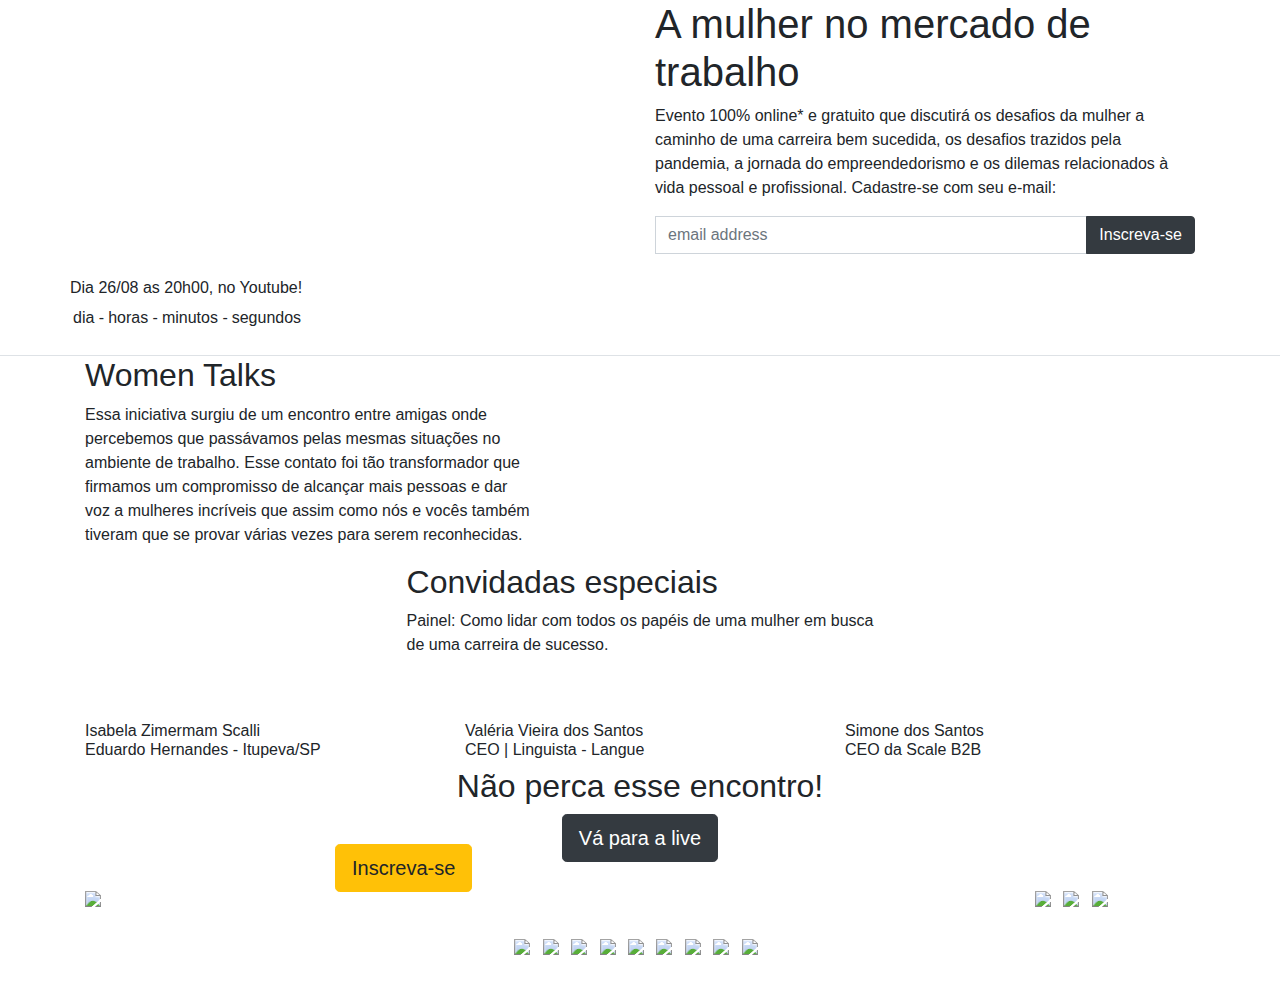
==== index.html @ 12810868 "Third Version 25-08 16h30" ====
<!DOCTYPE html>
<html lang="pt-br">
    <head>
        <meta charset="UTF-8" />
        <!--CSS-->
        <link rel="stylesheet" type="text/css" href="css/estilo.css" />
                
        <!--Bootstrap CSS-->
	    <link rel="stylesheet" href="https://stackpath.bootstrapcdn.com/bootstrap/4.5.2/css/bootstrap.min.css" integrity="sha384-JcKb8q3iqJ61gNV9KGb8thSsNjpSL0n8PARn9HuZOnIxN0hoP+VmmDGMN5t9UJ0Z" crossorigin="anonymous"> 
        
        <!-- Begin Mailchimp Signup Form -->
        <link href="//cdn-images.mailchimp.com/embedcode/classic-10_7.css" rel="stylesheet" type="text/css">
        
<!-- Facebook Pixel Code -->
        <script>
            !function(f,b,e,v,n,t,s)
            {if(f.fbq)return;n=f.fbq=function(){n.callMethod?
            n.callMethod.apply(n,arguments):n.queue.push(arguments)};
            if(!f._fbq)f._fbq=n;n.push=n;n.loaded=!0;n.version='2.0';
            n.queue=[];t=b.createElement(e);t.async=!0;
            t.src=v;s=b.getElementsByTagName(e)[0];
            s.parentNode.insertBefore(t,s)}(window, document,'script',
            'https://connect.facebook.net/en_US/fbevents.js');
            fbq('init', '656884965180752');
            fbq('track', 'PageView');
            </script>
            <noscript><img height="1" width="1" style="display:none"
            src="https://www.facebook.com/tr?id=656884965180752&ev=PageView&noscript=1"
            /></noscript>
            <!-- End Facebook Pixel Code -->
            
            
            
            
            <!-- Global site tag (gtag.js) - Google Analytics -->
            <script async src="https://www.googletagmanager.com/gtag/js?id=UA-176343414-1"></script>
            <script>
            window.dataLayer = window.dataLayer || [];
            function gtag(){dataLayer.push(arguments);}
            gtag('js', new Date());
            gtag('config', 'UA-176343414-1');
            </script>

        <title>WomenTalks</title>


    </head>
    <body>

        <section class="caixa cover">
            <div class="container">
                                        
                <div class="row" >
                    <div class="col-md-6">
                            
                        <div class="col-xl d-md-block m-auto">
                            <img src="img/logo.png" alt="" width="200" class="img-fluid" href="#">  
                        </div>
                        <div class="col-xl d-block m-auto" >
                            <img src="img/principal.png"  class="img-fluid" alt="" href="#">  
                        </div>
                             
                                                  
                    </div><!--/col-->
                    <div class="col-md-6 d-md-block align-self-center ">
                            <h1>A mulher no mercado de trabalho</h1>
                                <p >Evento 100% online* e gratuito que discutirá os desafios da mulher a caminho de uma carreira bem sucedida, os desafios trazidos pela pandemia, a jornada do empreendedorismo e os dilemas relacionados à vida pessoal e profissional. Cadastre-se com seu e-mail:</p>
                               
                                <!-- Begin Mailchimp Signup Form -->
                                <form action="https://womentalks.us17.list-manage.com/subscribe/post?u=082b04d305244b6fa983450ea&amp;id=d52c187ba2" method="post" id="mc-embedded-subscribe-form" name="mc-embedded-subscribe-form" class="validate" target="_blank" novalidate>
                                    <div class="input-group">
                                        <label for="mce-EMAIL"></label>
                                            <input class="form-control" type="email" value="" name="EMAIL" class="email" id="mce-EMAIL" placeholder="email address" required >
                                        <div class="input-group-append clear">
                                           
                                                <input class="btn btn-dark" type="submit" value="Inscreva-se" name="subscribe" id="mc-embedded-subscribe" class="button">
                                            </div>
                        
                                               
                                        </div>
                                    </div>
                                </form> 
                                <!-- End Mailchimp Signup Form -->

                                <div class="mt-4">
                                    <h6>Dia 26/08 as 20h00, no Youtube!</h6>
                                       
                                    <table class="tablecor mt-2 mb-4">
                                        <tr>
                                            <td id="days"></td> 
                                            <td> dia -</td>
                                            <td id="hours"></td>
                                            <td> horas -</td>
                                            <td id="minutes"></td>
                                            <td> minutos -</td>
                                            <td id="seconds"></td>
                                            <td> segundos</td>
                                        </tr>
                                    </table>
                                </div>
                    </div><!--col-->    
                    
                    
                </div><!--/row-->       
            </div><!--/container-->
        </section><!--/section cover-->
        
    
           	
	<section class="border-top caixa">
    	<div class="container">
	    	<div class="row justify-content-between">
		       		
		    	<div class="col-md-5 d-md-block">    
		    		<div class="align-self-center ">
			    		<h2>Women Talks</h2>
						<p>Essa iniciativa surgiu de um encontro entre amigas onde percebemos que passávamos pelas mesmas situações no ambiente de trabalho. Esse contato foi tão transformador que firmamos um compromisso de alcançar mais pessoas e dar voz a mulheres incríveis que assim como nós e vocês também tiveram que se provar várias vezes para serem reconhecidas.</p>
				    </div>
                </div>
                <div class="col-md-5 d-md-block justify-content-center">
                    <div class="align-self-center">
                        <img src="img/section-2.png" alt="" class="mr-3 img-fluid">
                    </div>
                </div>
    	</div>	
    </section><!--/section amigas-->

    <section class="caixa convidados">
		<div class="container">
            <div class="row justify-content-center live" >
                <div class="col-md-8 mb-4" > 
                    <div class="d-flex align-self-center">
                        <div class="m-auto">
                            <h2><span class="tam">Convidadas especiais</span></h2>
                        <p>Painel: Como lidar com todos os papéis de uma mulher em busca<br> de uma carreira de sucesso.</p>
                        </div>
                    </div>
                </div>
            </div>   
                    
            <div class="row justify-content-between">
                <div class="col-md d-md-block ">
                    <div>
                        <div class="fotoconvidado"></div>
                            <img src="img/1.png"  class="img-fluid" alt="" href="#">  
                        <div class="nomeconvidado">
                            <h6>Isabela Zimermam Scalli<br>Eduardo Hernandes - Itupeva/SP</h6>
                        </div>
                    </div>
                    
                </div>
                        
                <div class="col-md d-md-block ">
                    <div>
                        <div class="fotoconvidado"></div>
                        <img src="img/2.png"  class="img-fluid" alt="" href="#">  
                        <div class="nomeconvidado" >
                            <h6>Valéria Vieira dos Santos<br>CEO | Linguista - Langue</h6>
                        </div>
                    </div>
                </div>
                        
                <div class="col-md d-md-block ">
                    <div>
                        <div class="fotoconvidado"></div>
                        <img src="img/3.png"  class="img-fluid" alt="" href="#">  
                        <div class="nomeconvidado">
                            <h6>Simone dos Santos<br>CEO da Scale B2B</h6>
                        </div>
                    </div>
                </div>
            </div>
            <div class="row justify-content-center live" >
                <div class="col-md-8 mb-4" > 
                    <div class="d-flex align-self-center">
                        <div class="m-auto">
                            <h2><span class="tam">Não perca esse encontro!</span></h2>
                        </div>
                    </div>
                    <div class="d-flex align-self-center">
                        <div class="m-auto">
                            <a class="btn btn-dark btn-lg" href="https://bit.ly/3hmO8oe#" target="blank" >Vá para a live</a>
                        </div>
                    </div>    
                </div>
            </div>

	</section><!--/section convidadas-->
    
	<footer class="rodape">
		<div class="container">
            <div class="row justify-content-between mb-4" >
                <div class="col-md-3">
                    <a href="" ><img  src="img/logo.png" width="200"></a>
                </div>
                                             
                <div class="col-md-2 align-self-center" >
                    <a class="mr-2" href="https://www.facebook.com/Women-Talks-102903188208842"><img src="img/facebook.png" width="30"></a>
                    <a class="mr-2" href=""><img src="img/linkedin.png" width="30"></a>
                    <a class="mr-2" href="https://instagram.com/womentalks.xp?igshid=jukjscfe1oqp"><img src="img/insta.png" width="30"></a>
                </div> 
            </div> 
            <div class="row justify-content-center" >
                <div class="col-md-10 mb-4" > 
                    <div class="d-flex align-self-center">
                        <div class="m-auto">
                            <img class="mr-2" src="img/Intersect.png" width="65">
                            <img class="mr-2" src="img/Intersect-1.png" width="65">
                            <img class="mr-2" src="img/Intersect-2.png" width="65">
                            <img class="mr-2" src="img/Intersect-3.png" width="65">
                            <img class="mr-2" src="img/Intersect-4.png" width="65">
                            <img class="mr-2" src="img/Intersect-5.png" width="65">
                            <img class="mr-2" src="img/Intersect-6.png" width="65">
                            <img class="mr-2"src="img/Group 1.png" width="65">
                            <img class="mr-2" src="img/Group 2.png" width="65">
                        </div>
                    </div>
                  </div>
            </div>
            
	</footer>
     
       
   <!-- Button trigger modal -->
   <div id="bg-barra" class="container-fluid fixed-bottom" >
        <div class="modalbarra">
            <div class="row justify-content-center">
                <div class="col-md-6" > 
                    <div class="align-self-center">
                        
                        <button type="button" class="btn btn-warning btn-lg mt-2 mb-2 " data-toggle="modal" data-target="#exampleModal">Inscreva-se</button>
                    
                    </div>
                </div>
            </div>    
        </div>
    </div> 
  
        <!-- Modal -->
        <div class="modal fade" id="exampleModal" tabindex="-1" aria-labelledby="exampleModalLabel" aria-hidden="true">
            <div class="modal-dialog">
            <div class="modal-content">
                <div class="modal-header">
                    <h5 class="modal-title" id="exampleModalLabel">Women Talks</h5>
                    <button type="button" class="close" data-dismiss="modal" aria-label="Close">
                        <span aria-hidden="true">&times;</span>
                    </button>
                  </div>

                <div class="modal-body">
                    <!-- Begin Mailchimp Signup Form -->
                    <div id="mc_embed_signup">
                    <form action="https://womentalks.us17.list-manage.com/subscribe/post?u=082b04d305244b6fa983450ea&amp;id=d52c187ba2" method="post" id="mc-embedded-subscribe-form" name="mc-embedded-subscribe-form" class="validate" target="_blank" novalidate>
                        <div id="mc_embed_signup_scroll">
                        
                    
                    <div class="mc-field-group">
                        <label for="mce-EMAIL">Email</label>
                        <input class="form-control" type="email" value="" name="EMAIL" class="required email" id="mce-EMAIL">
                    </div>
                    <div class="mc-field-group">
                        <label for="mce-FNAME">Nome Completo </label>
                        <input class="form-control" type="text" value="" name="FNAME" class="" id="mce-FNAME">
                    </div>
                        <div id="mce-responses" class="clear">
                            <div class="response" id="mce-error-response" style="display:none"></div>
                            <div class="response" id="mce-success-response" style="display:none"></div>
                        </div>    
                        <!-- real people should not fill this in and expect good things - do not remove this or risk form bot signups-->
                        <div style="position: absolute; left: -5000px;" aria-hidden="true"><input type="text" name="b_082b04d305244b6fa983450ea_d52c187ba2" tabindex="-1" value=""></div>
                        <div class="clear"><input class="btn btn-dark mt-3" type="submit" value="Inscreva-se" name="subscribe" id="mc-embedded-subscribe" class="button"></div>
                        </div>
                    </form>
                    </div>
                        <script type='text/javascript' src='//s3.amazonaws.com/downloads.mailchimp.com/js/mc-validate.js'></script><script type='text/javascript'>(function($) {window.fnames = new Array(); window.ftypes = new Array();fnames[0]='EMAIL';ftypes[0]='email';fnames[1]='FNAME';ftypes[1]='text';fnames[3]='ADDRESS';ftypes[3]='address';fnames[4]='PHONE';ftypes[4]='phone';}(jQuery));var $mcj = jQuery.noConflict(true);</script>
                    <!--End mc_embed_signup-->
                </div>
                <!--<div class="modal-footer">
                <button type="button" class="btn btn-secondary" data-dismiss="modal">Close</button>
                <button type="button" class="btn btn-primary">Save changes</button>
                </div>-->
            </div>
            </div>
        </div>
        <!--/modal-->

        <script src="js/script.js"></script>
        <script src="js/countdown.js"></script>

        <!--Bootstrap JQuery, Popper e JavaScript-->
        <script src="https://code.jquery.com/jquery-3.5.1.slim.min.js" integrity="sha384-DfXdz2htPH0lsSSs5nCTpuj/zy4C+OGpamoFVy38MVBnE+IbbVYUew+OrCXaRkfj" crossorigin="anonymous"></script>
        <script src="https://cdn.jsdelivr.net/npm/popper.js@1.16.1/dist/umd/popper.min.js" integrity="sha384-9/reFTGAW83EW2RDu2S0VKaIzap3H66lZH81PoYlFhbGU+6BZp6G7niu735Sk7lN" crossorigin="anonymous"></script>
        <script src="https://stackpath.bootstrapcdn.com/bootstrap/4.5.2/js/bootstrap.min.js" integrity="sha384-B4gt1jrGC7Jh4AgTPSdUtOBvfO8shuf57BaghqFfPlYxofvL8/KUEfYiJOMMV+rV" crossorigin="anonymous"></script>
        
    </body>    
</html>
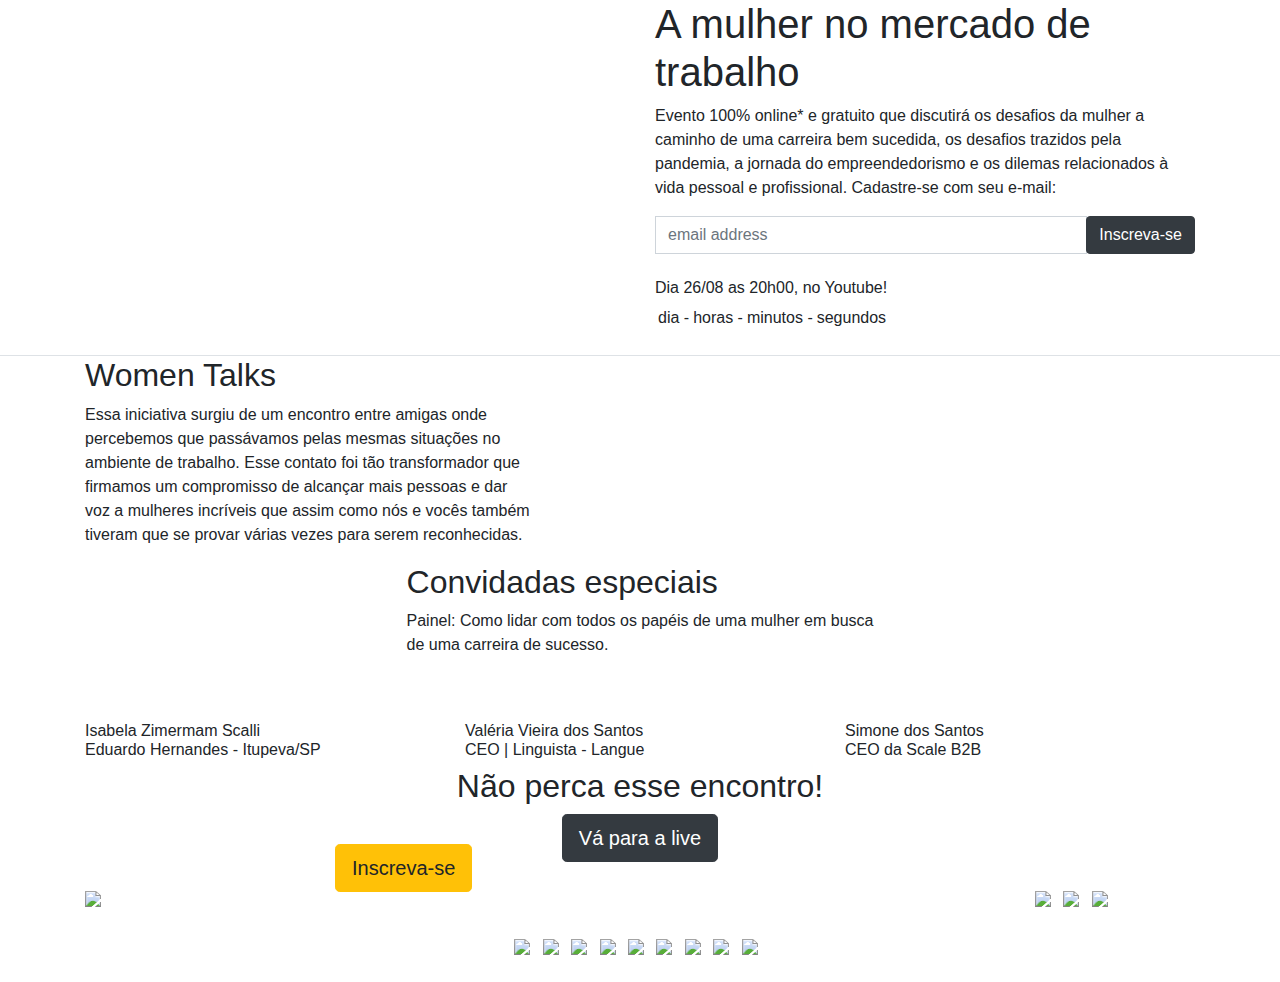
==== commit 5d5f3a2a: "Third version 25-08 16h40" ====
--- a/index.html
+++ b/index.html
@@ -71,8 +71,8 @@
                                     <div class="input-group">
                                         <label for="mce-EMAIL"></label>
                                             <input class="form-control" type="email" value="" name="EMAIL" class="email" id="mce-EMAIL" placeholder="email address" required >
-                                        <div class="input-group-append clear">
-                                           
+                                        <div class="input-group-append">
+                                            <div class="clear">
                                                 <input class="btn btn-dark" type="submit" value="Inscreva-se" name="subscribe" id="mc-embedded-subscribe" class="button">
                                             </div>
                         
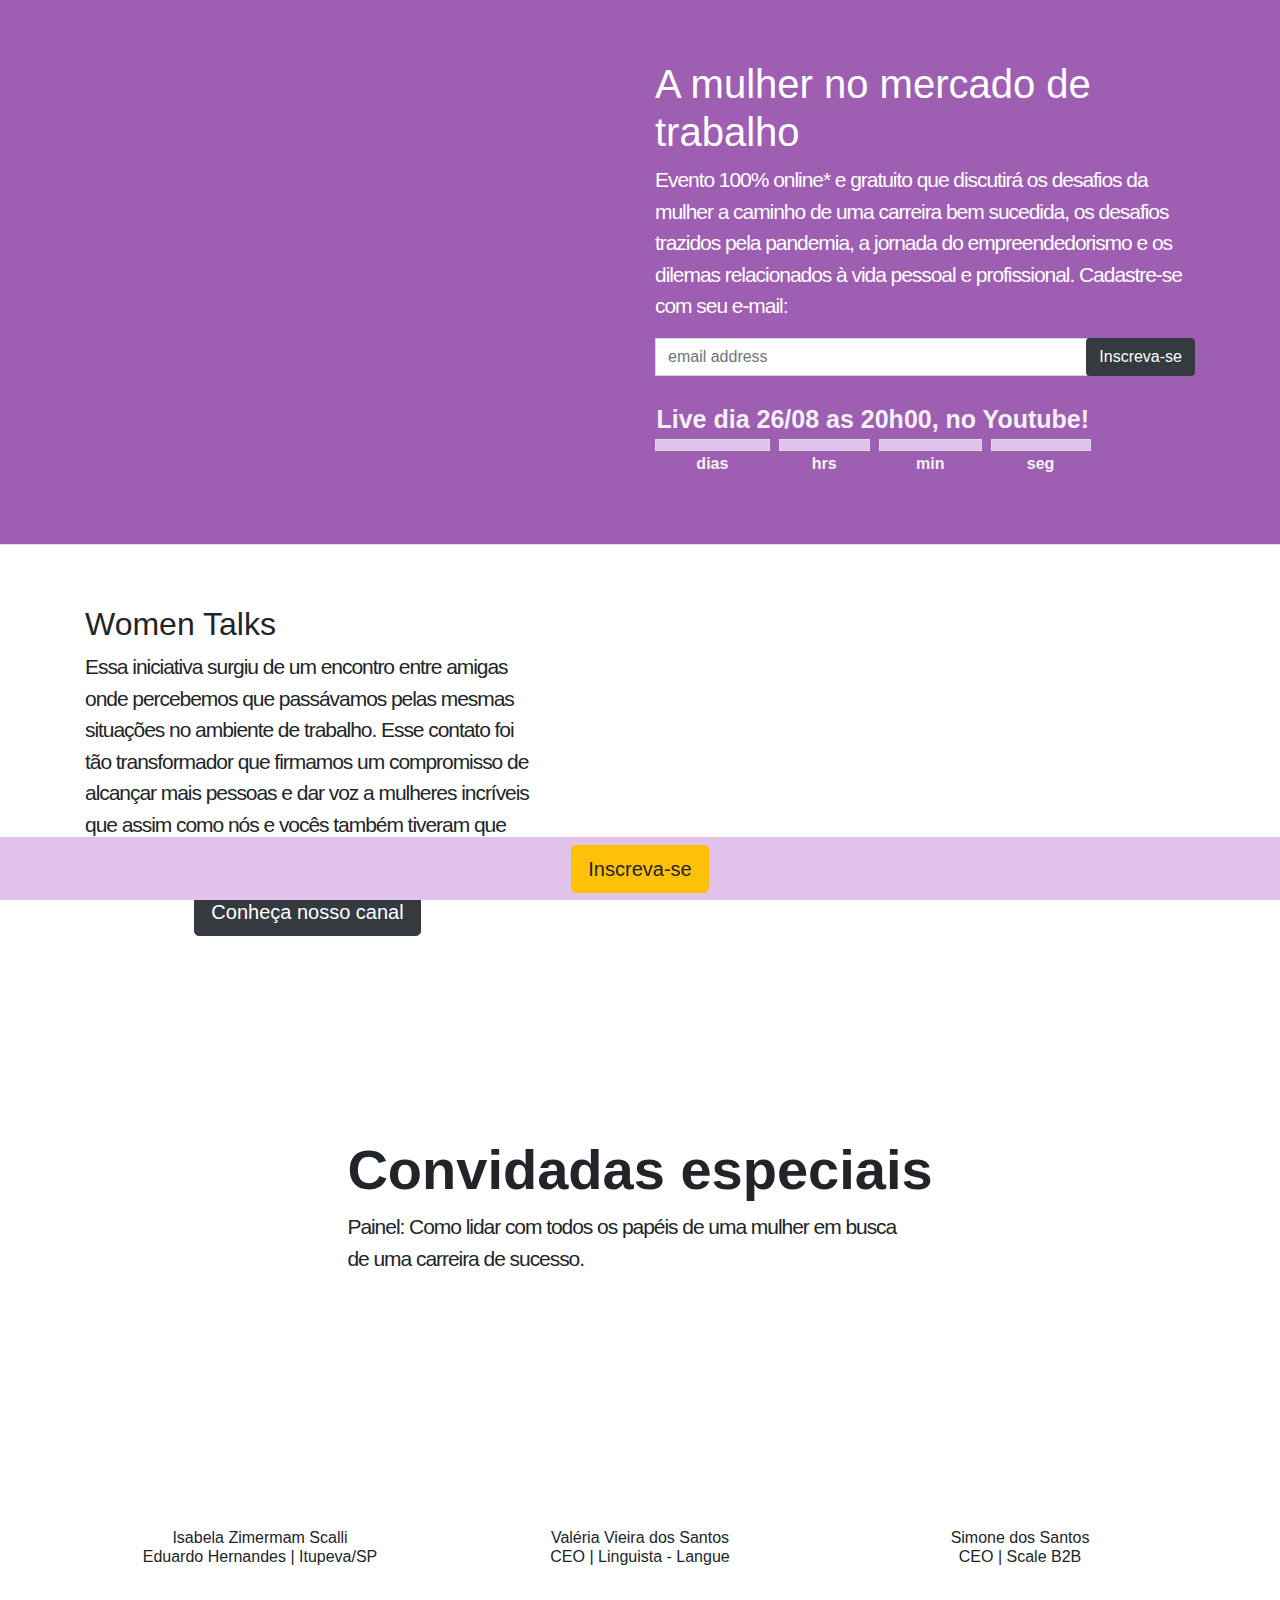
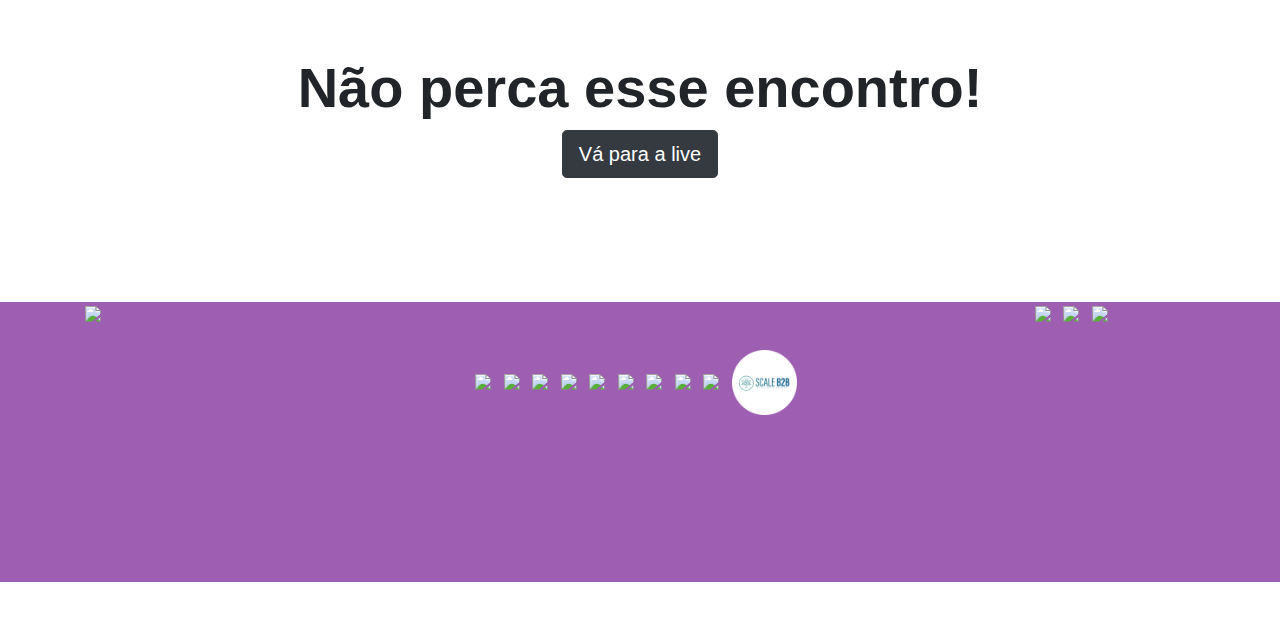
==== commit 2c83f354: "Fourth Version 25-08 29h50" ====
--- a/index.html
+++ b/index.html
@@ -54,7 +54,7 @@
                     <div class="col-md-6">
                             
                         <div class="col-xl d-md-block m-auto">
-                            <img src="img/logo.png" alt="" width="200" class="img-fluid" href="#">  
+                            <img src="img/logo.png" alt="" width="303" class="img-fluid" href="#">  
                         </div>
                         <div class="col-xl d-block m-auto" >
                             <img src="img/principal.png"  class="img-fluid" alt="" href="#">  
@@ -75,28 +75,39 @@
                                             <div class="clear">
                                                 <input class="btn btn-dark" type="submit" value="Inscreva-se" name="subscribe" id="mc-embedded-subscribe" class="button">
                                             </div>
-                        
-                                               
+                                         
                                         </div>
                                     </div>
                                 </form> 
                                 <!-- End Mailchimp Signup Form -->
 
-                                <div class="mt-4">
-                                    <h6>Dia 26/08 as 20h00, no Youtube!</h6>
-                                       
-                                    <table class="tablecor mt-2 mb-4">
-                                        <tr>
-                                            <td id="days"></td> 
-                                            <td> dia -</td>
-                                            <td id="hours"></td>
-                                            <td> horas -</td>
-                                            <td id="minutes"></td>
-                                            <td> minutos -</td>
-                                            <td id="seconds"></td>
-                                            <td> segundos</td>
-                                        </tr>
-                                    </table>
+                                <div class="mt-4" >
+                                    <div class="mTable">
+                                        <table>
+                                            <tr>
+                                                <td colspan="7" class="mString1">Live dia 26/08 as 20h00, no Youtube!</td>
+                                            </tr>
+                                            <tr class="mString1">
+                                                <td id="days" class="mDate"></td> 
+                                                <td></td>
+                                                <td id="hours" class="mDate"></td>
+                                                <td></td>
+                                                <td id="minutes" class="mDate"></td>
+                                                <td></td>
+                                                <td id="seconds" class="mDate"></td>
+                                            </tr>
+                                            <tr class="mString2">
+                                                <td> dias</td>
+                                                <td></td>
+                                                <td> hrs</td>
+                                                <td></td>
+                                                <td> min</td>
+                                                <td></td>
+                                                <td> seg</td>
+                                            </tr>
+                                            
+                                        </table>
+                                </div>
                                 </div>
                     </div><!--col-->    
                     
@@ -114,7 +125,12 @@
 		    	<div class="col-md-5 d-md-block">    
 		    		<div class="align-self-center ">
 			    		<h2>Women Talks</h2>
-						<p>Essa iniciativa surgiu de um encontro entre amigas onde percebemos que passávamos pelas mesmas situações no ambiente de trabalho. Esse contato foi tão transformador que firmamos um compromisso de alcançar mais pessoas e dar voz a mulheres incríveis que assim como nós e vocês também tiveram que se provar várias vezes para serem reconhecidas.</p>
+                        <p>Essa iniciativa surgiu de um encontro entre amigas onde percebemos que passávamos pelas mesmas situações no ambiente de trabalho. Esse contato foi tão transformador que firmamos um compromisso de alcançar mais pessoas e dar voz a mulheres incríveis que assim como nós e vocês também tiveram que se provar várias vezes para serem reconhecidas.</p>
+                        <div class="d-flex align-self-center">
+                            <div class="m-auto">
+                                <a class="btn btn-dark btn-lg" href="https://bit.ly/3hmO8oe#" target="blank" >Conheça nosso canal</a>
+                            </div>
+                        </div>    
 				    </div>
                 </div>
                 <div class="col-md-5 d-md-block justify-content-center">
@@ -144,28 +160,28 @@
                         <div class="fotoconvidado"></div>
                             <img src="img/1.png"  class="img-fluid" alt="" href="#">  
                         <div class="nomeconvidado">
-                            <h6>Isabela Zimermam Scalli<br>Eduardo Hernandes - Itupeva/SP</h6>
-                        </div>
-                    </div>
-                    
+                            <h6>Isabela Zimermam Scalli<br>Eduardo Hernandes | Itupeva/SP</h6>
+                        </div>
+                    </div>
+                    
+                </div>
+                        
+                <div class="col-md d-md-block ">
+                    <div>
+                        <div class="fotoconvidado"></div>
+                        <img src="img/3.png"  class="img-fluid" alt="" href="#">  
+                        <div class="nomeconvidado" >
+                            <h6>Valéria Vieira dos Santos<br>CEO | Linguista - Langue</h6>
+                        </div>
+                    </div>
                 </div>
                         
                 <div class="col-md d-md-block ">
                     <div>
                         <div class="fotoconvidado"></div>
                         <img src="img/2.png"  class="img-fluid" alt="" href="#">  
-                        <div class="nomeconvidado" >
-                            <h6>Valéria Vieira dos Santos<br>CEO | Linguista - Langue</h6>
-                        </div>
-                    </div>
-                </div>
-                        
-                <div class="col-md d-md-block ">
-                    <div>
-                        <div class="fotoconvidado"></div>
-                        <img src="img/3.png"  class="img-fluid" alt="" href="#">  
                         <div class="nomeconvidado">
-                            <h6>Simone dos Santos<br>CEO da Scale B2B</h6>
+                            <h6>Simone dos Santos<br>CEO | Scale B2B</h6>
                         </div>
                     </div>
                 </div>
@@ -213,6 +229,7 @@
                             <img class="mr-2" src="img/Intersect-6.png" width="65">
                             <img class="mr-2"src="img/Group 1.png" width="65">
                             <img class="mr-2" src="img/Group 2.png" width="65">
+                            <img class="mr-2" src="img/b2b.png" width="65">
                         </div>
                     </div>
                   </div>
--- a/css/estilo.css
+++ b/css/estilo.css
@@ -0,0 +1,106 @@
+@import url('https://fonts.googleapis.com/css2?family=Open+Sans:wght@300&display=swap');
+font-family: 'Open Sans', sans-serif;
+@import url('https://fonts.googleapis.com/css2?family=Montserrat:wght@100&display=swap');
+font-family: 'Montserrat', sans-serif; font-weight: 300; 
+
+h1, h2, h3, h4, h5, h6 { 
+  font-family: 'Montserrat', sans-serif; font-weight: 300; 
+  color:#151C20;
+  font-size:50px;
+  font-weight: bold; 
+}
+
+h6 {
+  margin: auto;
+}
+
+p { 
+	font-family: 'Alata', sans-serif; letter-spacing: -0.05em; 
+  font-size: 21px;
+}
+.caixa {
+  padding: 60px 0;
+ }
+
+/*----------------------------------COVER---------------------------------------*/
+
+.cover{
+  background-color: #9E5EB2;  
+  color: white;
+  
+}
+#mc-embedded-subscribe { margin-top: 0 !important; }
+
+
+/*----------------------------------AMIGAS---------------------------------------*/
+
+.amigas{
+  text-align: justify;
+
+}
+
+
+/*---------------------------------INVITED---------------------------------------*/
+.fotoconvidado {
+  width: 150px;
+  height: 150px ;
+  margin: auto;
+}
+.nomeconvidado {
+  margin: auto;
+  text-align: center;
+}
+.live {
+  margin-top: 50px;
+  margin-bottom: 10px;
+  padding: 30px;
+  
+}
+.tam {
+  font-size:56px;
+  font-weight: bold;
+  text-align: center;
+}
+
+/*----------------------------------FOOTER---------------------------------------*/
+#bg-barra {
+  background-color: #e0c2ea;
+  position: fixed;
+}
+.modalbarra {
+  height: 63px;
+  text-align: center;
+  
+}
+.rodape{
+  height: 280px;
+  margin-bottom: 60px;
+  background-color: #9E5EB2;  
+}
+
+
+.mTable {
+  display: inline-block;
+  margin-left: 0px;
+  color:#F3F1F5;
+  font-weight: bold;
+  text-align: center;
+ 
+}
+
+.mDate{
+  background-color: #e0c2ea;
+  border: 1px solid rgb(219, 218, 228);
+  padding: 5px;
+}
+
+.mString1 {
+  font-size: 25px;
+}
+
+.mString2 {
+  font-size: 16px;
+}
+
+
+
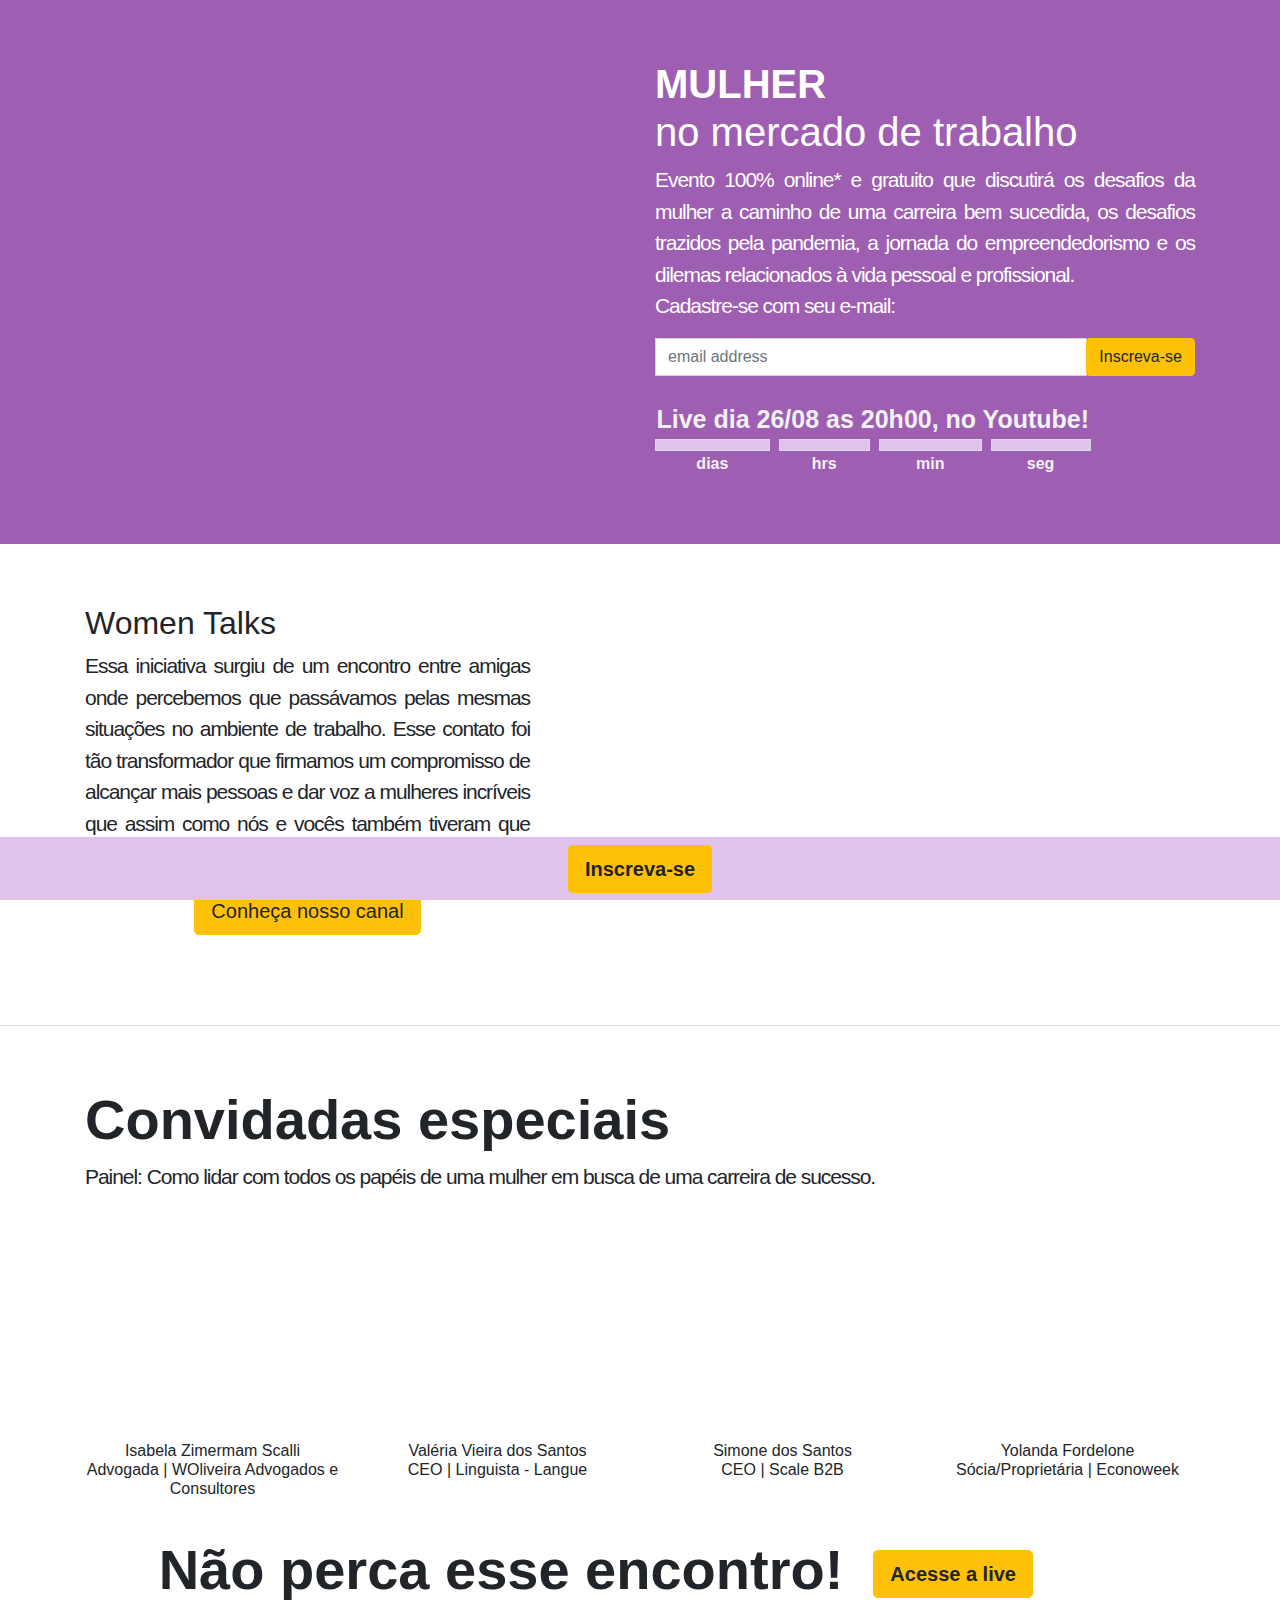
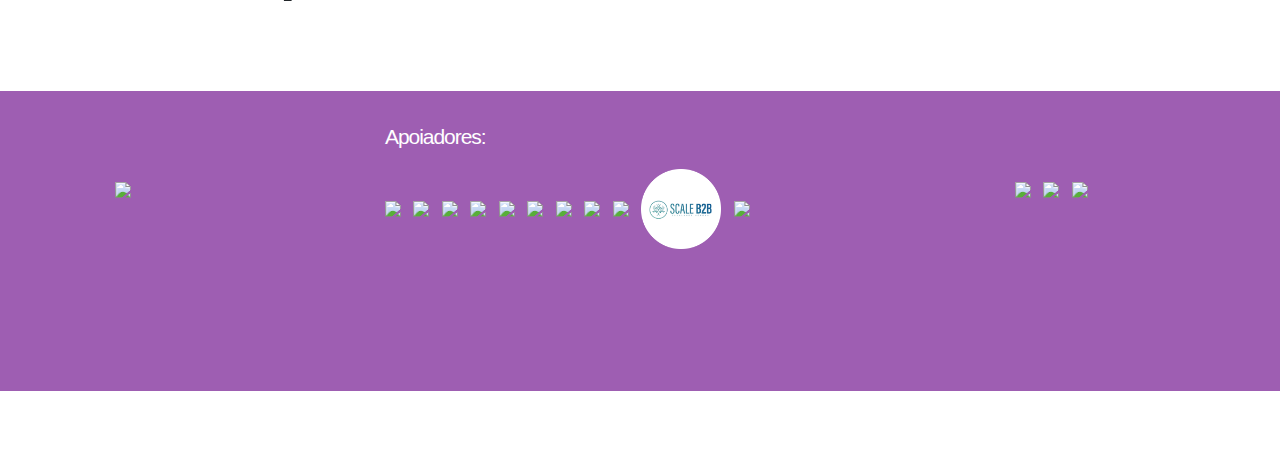
==== commit ae2f6a67: "Update 26-08 14h06" ====
--- a/index.html
+++ b/index.html
@@ -2,16 +2,26 @@
 <html lang="pt-br">
     <head>
         <meta charset="UTF-8" />
+    
         <!--CSS-->
         <link rel="stylesheet" type="text/css" href="css/estilo.css" />
                 
         <!--Bootstrap CSS-->
-	    <link rel="stylesheet" href="https://stackpath.bootstrapcdn.com/bootstrap/4.5.2/css/bootstrap.min.css" integrity="sha384-JcKb8q3iqJ61gNV9KGb8thSsNjpSL0n8PARn9HuZOnIxN0hoP+VmmDGMN5t9UJ0Z" crossorigin="anonymous"> 
-        
+        <link rel="stylesheet" href="https://stackpath.bootstrapcdn.com/bootstrap/4.5.2/css/bootstrap.min.css" integrity="sha384-JcKb8q3iqJ61gNV9KGb8thSsNjpSL0n8PARn9HuZOnIxN0hoP+VmmDGMN5t9UJ0Z" crossorigin="anonymous"> 
+        
+              
         <!-- Begin Mailchimp Signup Form -->
         <link href="//cdn-images.mailchimp.com/embedcode/classic-10_7.css" rel="stylesheet" type="text/css">
         
-<!-- Facebook Pixel Code -->
+        <!-- Google Tag Manager -->
+        <script>(function(w,d,s,l,i){w[l]=w[l]||[];w[l].push({'gtm.start':
+        new Date().getTime(),event:'gtm.js'});var f=d.getElementsByTagName(s)[0],
+        j=d.createElement(s),dl=l!='dataLayer'?'&l='+l:'';j.async=true;j.src=
+        'https://www.googletagmanager.com/gtm.js?id='+i+dl;f.parentNode.insertBefore(j,f);
+        })(window,document,'script','dataLayer','GTM-5N9BL8T');</script>
+        <!-- End Google Tag Manager -->
+
+        <!-- Facebook Pixel Code -->
         <script>
             !function(f,b,e,v,n,t,s)
             {if(f.fbq)return;n=f.fbq=function(){n.callMethod?
@@ -21,31 +31,33 @@
             t.src=v;s=b.getElementsByTagName(e)[0];
             s.parentNode.insertBefore(t,s)}(window, document,'script',
             'https://connect.facebook.net/en_US/fbevents.js');
-            fbq('init', '656884965180752');
+            fbq('init', '3522769214400937');
             fbq('track', 'PageView');
-            </script>
-            <noscript><img height="1" width="1" style="display:none"
-            src="https://www.facebook.com/tr?id=656884965180752&ev=PageView&noscript=1"
-            /></noscript>
-            <!-- End Facebook Pixel Code -->
-            
-            
-            
-            
-            <!-- Global site tag (gtag.js) - Google Analytics -->
-            <script async src="https://www.googletagmanager.com/gtag/js?id=UA-176343414-1"></script>
-            <script>
+        </script>
+        <noscript><img height="1" width="1" style="display:none"
+            src="https://www.facebook.com/tr?id=3522769214400937&ev=PageView&noscript=1"
+        /></noscript>
+        <!-- End Facebook Pixel Code -->
+                       
+        <!-- Global site tag (gtag.js) - Google Analytics -->
+        <script async src="https://www.googletagmanager.com/gtag/js?id=UA-176343414-1"></script>
+        <script>
             window.dataLayer = window.dataLayer || [];
             function gtag(){dataLayer.push(arguments);}
             gtag('js', new Date());
             gtag('config', 'UA-176343414-1');
-            </script>
-
+        </script>
+
+        <link rel="icon" href="img/favicon.jpg">   
         <title>WomenTalks</title>
 
 
     </head>
     <body>
+        <!-- Google Tag Manager (noscript) -->
+        <noscript><iframe src="https://www.googletagmanager.com/ns.html?id=GTM-5N9BL8T"
+        height="0" width="0" style="display:none;visibility:hidden"></iframe></noscript>
+        <!-- End Google Tag Manager (noscript) -->
 
         <section class="caixa cover">
             <div class="container">
@@ -53,18 +65,20 @@
                 <div class="row" >
                     <div class="col-md-6">
                             
-                        <div class="col-xl d-md-block m-auto">
+                        <div class="col-md d-md-block m-auto">
                             <img src="img/logo.png" alt="" width="303" class="img-fluid" href="#">  
                         </div>
-                        <div class="col-xl d-block m-auto" >
+                        <div class="col-md d-block m-auto" >
                             <img src="img/principal.png"  class="img-fluid" alt="" href="#">  
                         </div>
                              
                                                   
                     </div><!--/col-->
-                    <div class="col-md-6 d-md-block align-self-center ">
-                            <h1>A mulher no mercado de trabalho</h1>
-                                <p >Evento 100% online* e gratuito que discutirá os desafios da mulher a caminho de uma carreira bem sucedida, os desafios trazidos pela pandemia, a jornada do empreendedorismo e os dilemas relacionados à vida pessoal e profissional. Cadastre-se com seu e-mail:</p>
+                    <div class="col-md-6 d-md-block ">
+                        <div class="align-self-center mtext">
+                            <h1><strong>MULHER</strong> <br> no mercado de trabalho</h1>
+                                <p >Evento 100% online* e gratuito que discutirá os desafios da mulher a caminho de uma carreira bem sucedida, os desafios trazidos pela pandemia, a jornada do empreendedorismo e os dilemas relacionados à vida pessoal e profissional. <br>Cadastre-se com seu e-mail:</p>
+                        </div>
                                
                                 <!-- Begin Mailchimp Signup Form -->
                                 <form action="https://womentalks.us17.list-manage.com/subscribe/post?u=082b04d305244b6fa983450ea&amp;id=d52c187ba2" method="post" id="mc-embedded-subscribe-form" name="mc-embedded-subscribe-form" class="validate" target="_blank" novalidate>
@@ -73,7 +87,7 @@
                                             <input class="form-control" type="email" value="" name="EMAIL" class="email" id="mce-EMAIL" placeholder="email address" required >
                                         <div class="input-group-append">
                                             <div class="clear">
-                                                <input class="btn btn-dark" type="submit" value="Inscreva-se" name="subscribe" id="mc-embedded-subscribe" class="button">
+                                                <input class="btn btn-warning" type="submit" value="Inscreva-se" name="subscribe" id="mc-embedded-subscribe" class="button">
                                             </div>
                                          
                                         </div>
@@ -110,133 +124,166 @@
                                 </div>
                                 </div>
                     </div><!--col-->    
-                    
-                    
                 </div><!--/row-->       
             </div><!--/container-->
         </section><!--/section cover-->
         
     
            	
-	<section class="border-top caixa">
+	<section class="caixa">
     	<div class="container">
-	    	<div class="row justify-content-between">
+	    	<div class="row justify-content-between" >
 		       		
-		    	<div class="col-md-5 d-md-block">    
-		    		<div class="align-self-center ">
+		    	<div class="col-md-5 d-md-block" >    
+		    		<div class="align-self-center mtext" >
 			    		<h2>Women Talks</h2>
                         <p>Essa iniciativa surgiu de um encontro entre amigas onde percebemos que passávamos pelas mesmas situações no ambiente de trabalho. Esse contato foi tão transformador que firmamos um compromisso de alcançar mais pessoas e dar voz a mulheres incríveis que assim como nós e vocês também tiveram que se provar várias vezes para serem reconhecidas.</p>
                         <div class="d-flex align-self-center">
                             <div class="m-auto">
-                                <a class="btn btn-dark btn-lg" href="https://bit.ly/3hmO8oe#" target="blank" >Conheça nosso canal</a>
+                                <a class="btn btn-warning btn-lg" href="https://bit.ly/3hmO8oe#" target="blank">Conheça nosso canal</a>
                             </div>
                         </div>    
 				    </div>
                 </div>
-                <div class="col-md-5 d-md-block justify-content-center">
-                    <div class="align-self-center">
+                <div class="col-md-5 d-md-block" >
+                    <div class="align-self-center" >
                         <img src="img/section-2.png" alt="" class="mr-3 img-fluid">
                     </div>
                 </div>
+            </div>    
     	</div>	
     </section><!--/section amigas-->
 
-    <section class="caixa convidados">
+    <section class="border-top caixa convidados live">
 		<div class="container">
-            <div class="row justify-content-center live" >
-                <div class="col-md-8 mb-4" > 
-                    <div class="d-flex align-self-center">
-                        <div class="m-auto">
-                            <h2><span class="tam">Convidadas especiais</span></h2>
-                        <p>Painel: Como lidar com todos os papéis de uma mulher em busca<br> de uma carreira de sucesso.</p>
-                        </div>
+            <div class="row justify-content-cente" >
+                <div class="col-md-12 mb-4" > 
+                    <div class="m-auto "  >
+                        <h2><stron class="tam">Convidadas especiais</strong></h2>
+                        <p>Painel: Como lidar com todos os papéis de uma mulher em busca de uma carreira de sucesso.</p>
                     </div>
                 </div>
             </div>   
                     
-            <div class="row justify-content-between">
+            <div class="row justify-content-around mt-2">
                 <div class="col-md d-md-block ">
-                    <div>
-                        <div class="fotoconvidado"></div>
-                            <img src="img/1.png"  class="img-fluid" alt="" href="#">  
+                  
+                        <div class="fotoconvidado">
+                            <img src="img/1.png"  class="img-fluid" alt="" href="#"> 
+                        </div> 
                         <div class="nomeconvidado">
-                            <h6>Isabela Zimermam Scalli<br>Eduardo Hernandes | Itupeva/SP</h6>
-                        </div>
-                    </div>
-                    
+                            <h6>Isabela Zimermam Scalli<br>Advogada | WOliveira Advogados e Consultores</h6>
+                        </div>
+                   
+                    
+                </div>
+                        
+                <div class="col-md d-md-block " >
+                  
+                        <div class="fotoconvidado">
+                            <img src="img/2.png"  class="img-fluid" alt="" href="#">
+                        </div>  
+                        <div class="nomeconvidado" >
+                            <h6>Valéria Vieira dos Santos<br>CEO | Linguista - Langue</h6>
+                        </div>
+                  
                 </div>
                         
                 <div class="col-md d-md-block ">
-                    <div>
-                        <div class="fotoconvidado"></div>
-                        <img src="img/3.png"  class="img-fluid" alt="" href="#">  
-                        <div class="nomeconvidado" >
-                            <h6>Valéria Vieira dos Santos<br>CEO | Linguista - Langue</h6>
-                        </div>
-                    </div>
-                </div>
-                        
-                <div class="col-md d-md-block ">
-                    <div>
-                        <div class="fotoconvidado"></div>
-                        <img src="img/2.png"  class="img-fluid" alt="" href="#">  
+                    
+                        <div class="fotoconvidado">
+                            <img src="img/3.png"  class="img-fluid" alt="" href="#">
+                        </div>  
                         <div class="nomeconvidado">
                             <h6>Simone dos Santos<br>CEO | Scale B2B</h6>
                         </div>
                     </div>
-                </div>
-            </div>
-            <div class="row justify-content-center live" >
-                <div class="col-md-8 mb-4" > 
-                    <div class="d-flex align-self-center">
-                        <div class="m-auto">
-                            <h2><span class="tam">Não perca esse encontro!</span></h2>
-                        </div>
-                    </div>
-                    <div class="d-flex align-self-center">
-                        <div class="m-auto">
-                            <a class="btn btn-dark btn-lg" href="https://bit.ly/3hmO8oe#" target="blank" >Vá para a live</a>
+
+                    <div class="col-md d-md-block ">
+               
+                        <div class="fotoconvidado">
+                            <img src="img/4.png"  class="img-fluid" alt="" href="#"> 
+                        </div> 
+                        <div class="nomeconvidado">
+                            <h6>Yolanda Fordelone<br>Sócia/Proprietária | Econoweek</h6>
                         </div>
                     </div>    
-                </div>
-            </div>
+            </div>
+        </div>
+        <div class="row justify-content-center live"  >
+            <div class="col-md-8 mTextLive" > 
+               
+                    <div class="m-auto" >
+                        <h2><span class="tam">Não perca esse encontro!</span></h2>
+                    </div>
+                </div>
+                <div class="col-md-4 align-self-center"   > 
+                    <div class="m-auto">
+                        <a class="btn btn-warning btn-lg" href="https://youtu.be/UgmN7-Baxr4" target="blank"><strong>Acesse a live</strong></a>
+                    </div>
+                    
+                </div>    
+            </div>
+        </div>
 
 	</section><!--/section convidadas-->
     
 	<footer class="rodape">
 		<div class="container">
-            <div class="row justify-content-between mb-4" >
-                <div class="col-md-3">
+           
+            <div class="row justify-content-between boxRodape" >
+                <div class="col-md-3 m-auto">
                     <a href="" ><img  src="img/logo.png" width="200"></a>
                 </div>
+
+                <div class="col-md-7 m-auto">
+                                <p class="text-white">Apoiadores:</p>
+                                <img class="mr-2 mb-2 align-item-center" src="img/Intersect.png" width="80">
+                                <img class="mr-2 mb-2 align-item-center" src="img/Intersect-1.png" width="80">
+                                <img class="mr-2 mb-2 align-item-center" src="img/Intersect-2.png" width="80">
+                                <img class="mr-2 mb-2 align-item-center " src="img/Intersect-3.png" width="80">
+                                <img class="mr-2 mb-2 align-item-center" src="img/Intersect-4.png" width="80">
+                                <img class="mr-2 mb-2 align-item-center" src="img/Intersect-5.png" width="80">
+                                <img class="mr-2 mb-2 align-item-center" src="img/Intersect-6.png" width="80">
+                                <img class="mr-2 mb-2 align-item-center"src="img/Group 1.png" width="80">
+                                <img class="mr-2 mb-2 align-item-center" src="img/Group 2.png" width="80">
+                                <img class="mr-2 mb-2 align-item-center" src="img/b2b.png" width="80">
+                                <img class="mr-2 mb-2 align-item-center" src="img/parceria.png" width="80">
+                </div>
                                              
-                <div class="col-md-2 align-self-center" >
-                    <a class="mr-2" href="https://www.facebook.com/Women-Talks-102903188208842"><img src="img/facebook.png" width="30"></a>
-                    <a class="mr-2" href=""><img src="img/linkedin.png" width="30"></a>
-                    <a class="mr-2" href="https://instagram.com/womentalks.xp?igshid=jukjscfe1oqp"><img src="img/insta.png" width="30"></a>
-                </div> 
+                <div class="col-md-2 m-auto" >
+                    <div class="m-auto">
+                        <a class="mr-2" href="https://www.facebook.com/Women-Talks-102803188208842"><img src="img/facebook.png" width="30"></a>
+                        <a class="mr-2" href=""><img src="img/linkedin.png" width="30"></a>
+                        <a class="mr-2" href="https://instagram.com/womentalks.xp?igshid=jukjscfe1oqp"><img src="img/insta.png" width="30"></a>
+                </div>
+                
             </div> 
-            <div class="row justify-content-center" >
-                <div class="col-md-10 mb-4" > 
-                    <div class="d-flex align-self-center">
-                        <div class="m-auto">
-                            <img class="mr-2" src="img/Intersect.png" width="65">
-                            <img class="mr-2" src="img/Intersect-1.png" width="65">
-                            <img class="mr-2" src="img/Intersect-2.png" width="65">
-                            <img class="mr-2" src="img/Intersect-3.png" width="65">
-                            <img class="mr-2" src="img/Intersect-4.png" width="65">
-                            <img class="mr-2" src="img/Intersect-5.png" width="65">
-                            <img class="mr-2" src="img/Intersect-6.png" width="65">
-                            <img class="mr-2"src="img/Group 1.png" width="65">
-                            <img class="mr-2" src="img/Group 2.png" width="65">
-                            <img class="mr-2" src="img/b2b.png" width="65">
-                        </div>
-                    </div>
-                  </div>
-            </div>
-            
-	</footer>
+        </div>
+    </footer>
      
+    <!--Modal-->
+    <div class="modal" tabindex="-1" role="dialog" id="exampleModal">
+        <div class="modal-dialog" role="document">
+            <div class="modal-content">
+                <div class="modal-header">
+                    <h5 class="modal-title">A WOMEN TALKS quer te ver nesse encontro!</h5>
+                    <button type="button" class="close" data-dismiss="modal" aria-label="Close">
+                        <span aria-hidden="true">&times;</span>
+                    </button>
+                </div>
+                <div class="modal-body">
+                    <p>Inscreva-se para assistir essa live e ficar por dentro, das novidades, de quem ainda iremos reunir por aqui!!<br><br> Seja Bem-Vinde!</p>
+                </div>
+                <!--
+            <div class="modal-footer">
+              <button type="button" class="btn btn-secondary" data-dismiss="modal">Close</button>
+            </div>
+            -->
+            </div>
+        </div>
+    </div>
+    <!--Fim Modal-->
        
    <!-- Button trigger modal -->
    <div id="bg-barra" class="container-fluid fixed-bottom" >
@@ -245,14 +292,16 @@
                 <div class="col-md-6" > 
                     <div class="align-self-center">
                         
-                        <button type="button" class="btn btn-warning btn-lg mt-2 mb-2 " data-toggle="modal" data-target="#exampleModal">Inscreva-se</button>
+                        <button type="button" class="btn btn-warning btn-lg mt-2 mb-2 " data-toggle="modal" data-target="#exampleModal"><strong>Inscreva-se</strong></button>
                     
                     </div>
                 </div>
             </div>    
         </div>
     </div> 
-  
+
+       
+       
         <!-- Modal -->
         <div class="modal fade" id="exampleModal" tabindex="-1" aria-labelledby="exampleModalLabel" aria-hidden="true">
             <div class="modal-dialog">
@@ -300,7 +349,7 @@
             </div>
         </div>
         <!--/modal-->
-
+        
         <script src="js/script.js"></script>
         <script src="js/countdown.js"></script>
 
--- a/css/estilo.css
+++ b/css/estilo.css
@@ -29,7 +29,24 @@
   color: white;
   
 }
+
+.mtext {
+  text-align: justify;
+}
+
 #mc-embedded-subscribe { margin-top: 0 !important; }
+
+.live {
+  margin-top: 30px;
+  margin-bottom: 10px;
+}
+
+.mTextLive {
+  text-align: end; 
+}
+.mBtnLive {
+
+}
 
 
 /*----------------------------------AMIGAS---------------------------------------*/
@@ -42,20 +59,16 @@
 
 /*---------------------------------INVITED---------------------------------------*/
 .fotoconvidado {
-  width: 150px;
-  height: 150px ;
+  width: 200px;
+  height: 200px ;
   margin: auto;
 }
 .nomeconvidado {
   margin: auto;
   text-align: center;
+  font-size: 16px;
 }
-.live {
-  margin-top: 50px;
-  margin-bottom: 10px;
-  padding: 30px;
-  
-}
+
 .tam {
   font-size:56px;
   font-weight: bold;
@@ -73,9 +86,12 @@
   
 }
 .rodape{
-  height: 280px;
+  height: 300px;
   margin-bottom: 60px;
   background-color: #9E5EB2;  
+}
+.boxRodape {
+  padding: 30px;
 }
 
 
@@ -101,6 +117,3 @@
 .mString2 {
   font-size: 16px;
 }
-
-
-
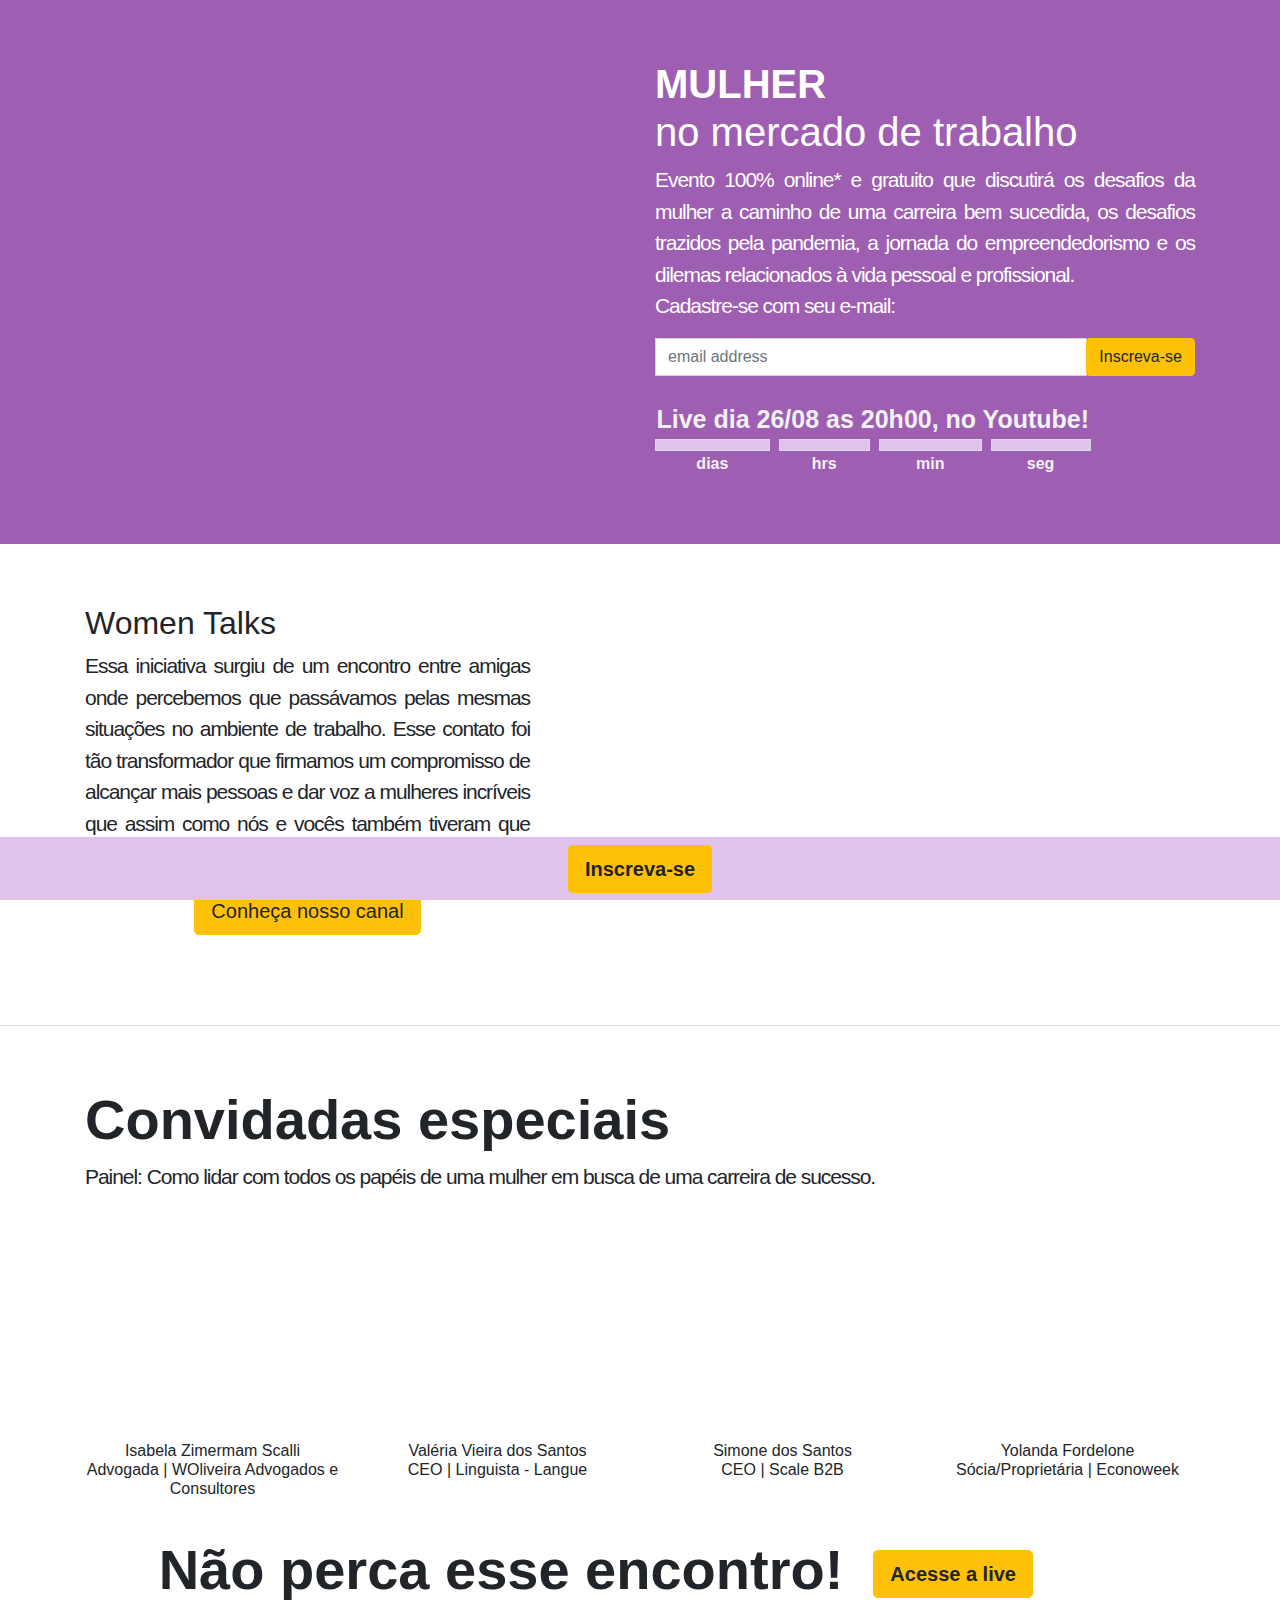
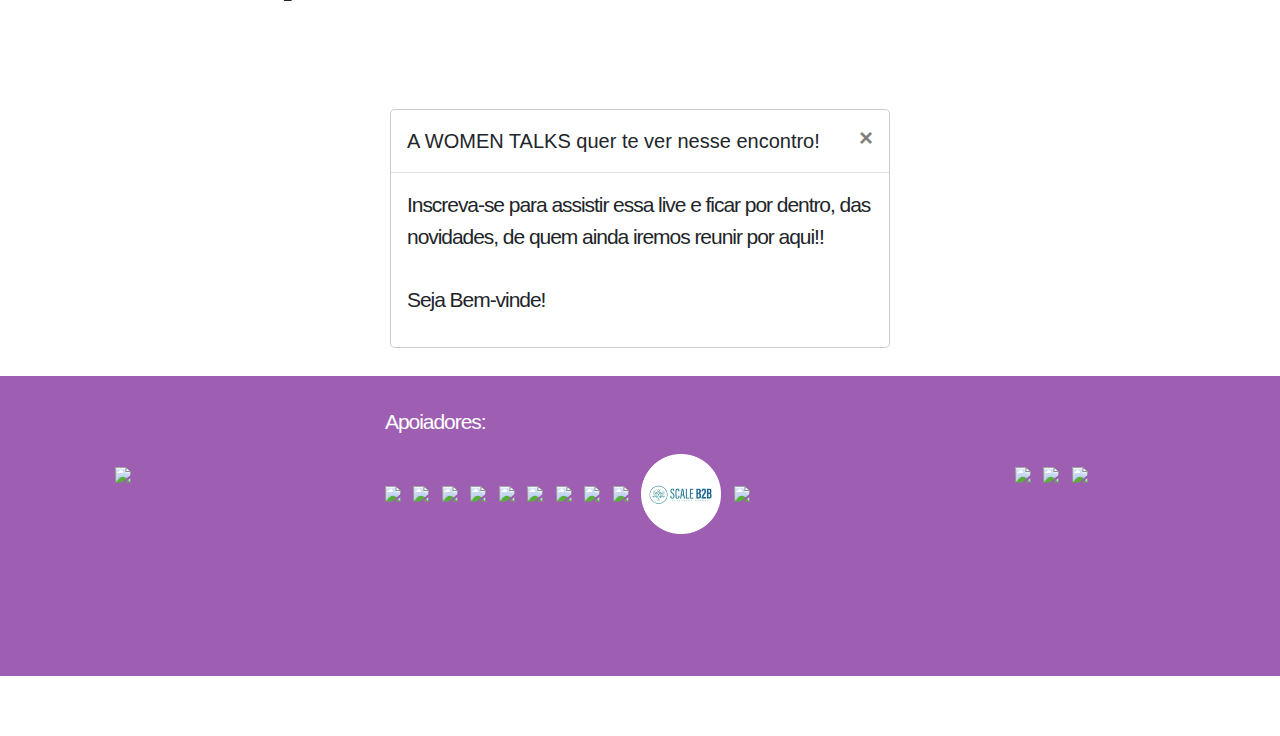
==== commit f1873d8d: "Update 26-08 17h00" ====
--- a/index.html
+++ b/index.html
@@ -2,7 +2,7 @@
 <html lang="pt-br">
     <head>
         <meta charset="UTF-8" />
-    
+        <meta name="google-site-verification" content="8O4Ofpv7RqCItkqgDXZOTM8jcqEEbOTkau6RmO7oTuA" />
         <!--CSS-->
         <link rel="stylesheet" type="text/css" href="css/estilo.css" />
                 
@@ -85,9 +85,9 @@
                                     <div class="input-group">
                                         <label for="mce-EMAIL"></label>
                                             <input class="form-control" type="email" value="" name="EMAIL" class="email" id="mce-EMAIL" placeholder="email address" required >
-                                        <div class="input-group-append">
+                                     <div class="input-group-append">
                                             <div class="clear">
-                                                <input class="btn btn-warning" type="submit" value="Inscreva-se" name="subscribe" id="mc-embedded-subscribe" class="button">
+                                                <input class="btn btn-warning" type="submit" value="Inscreva-se" name="subscribe" data-toggle="modal" data-target="#exampleModal1" id="mc-embedded-subscribe" class="button" >
                                             </div>
                                          
                                         </div>
@@ -226,7 +226,30 @@
             </div>
         </div>
 
-	</section><!--/section convidadas-->
+    </section><!--/section convidadas-->
+    
+     <!--Modal-->
+     <div class="modal2" tabindex="-1" role="dialog" id="exampleModal2">
+        <div class="modal-dialog" role="document">
+            <div class="modal-content">
+                <div class="modal-header">
+                    <h5 class="modal-title">A WOMEN TALKS quer te ver nesse encontro!</h5>
+                    <button type="button" class="close" data-dismiss="modal2" aria-label="Close">
+                        <span aria-hidden="true">&times;</span>
+                    </button>
+                </div>
+                <div class="modal-body">
+                    <p>Inscreva-se para assistir essa live e ficar por dentro, das novidades, de quem ainda iremos reunir por aqui!!<br><br> Seja Bem-vinde!</p>
+                </div>
+                <!--
+            <div class="modal-footer">
+              <button type="button" class="btn btn-secondary" data-dismiss="modal">Close</button>
+            </div>
+            -->
+            </div>
+        </div>
+    </div>
+    <!--Fim Modal-->
     
 	<footer class="rodape">
 		<div class="container">
@@ -262,28 +285,7 @@
         </div>
     </footer>
      
-    <!--Modal-->
-    <div class="modal" tabindex="-1" role="dialog" id="exampleModal">
-        <div class="modal-dialog" role="document">
-            <div class="modal-content">
-                <div class="modal-header">
-                    <h5 class="modal-title">A WOMEN TALKS quer te ver nesse encontro!</h5>
-                    <button type="button" class="close" data-dismiss="modal" aria-label="Close">
-                        <span aria-hidden="true">&times;</span>
-                    </button>
-                </div>
-                <div class="modal-body">
-                    <p>Inscreva-se para assistir essa live e ficar por dentro, das novidades, de quem ainda iremos reunir por aqui!!<br><br> Seja Bem-Vinde!</p>
-                </div>
-                <!--
-            <div class="modal-footer">
-              <button type="button" class="btn btn-secondary" data-dismiss="modal">Close</button>
-            </div>
-            -->
-            </div>
-        </div>
-    </div>
-    <!--Fim Modal-->
+   
        
    <!-- Button trigger modal -->
    <div id="bg-barra" class="container-fluid fixed-bottom" >
@@ -334,7 +336,7 @@
                         </div>    
                         <!-- real people should not fill this in and expect good things - do not remove this or risk form bot signups-->
                         <div style="position: absolute; left: -5000px;" aria-hidden="true"><input type="text" name="b_082b04d305244b6fa983450ea_d52c187ba2" tabindex="-1" value=""></div>
-                        <div class="clear"><input class="btn btn-dark mt-3" type="submit" value="Inscreva-se" name="subscribe" id="mc-embedded-subscribe" class="button"></div>
+                        <div class="clear mt-4"><input class="btn btn-dark" type="submit" value="Inscreva-se" name="subscribe" id="mc-embedded-subscribe" class="button"></div>
                         </div>
                     </form>
                     </div>
@@ -349,6 +351,29 @@
             </div>
         </div>
         <!--/modal-->
+
+       
+  
+        <!-- Modal1 -->
+        <div class="modal fade" id="exampleModal1" tabindex="-1" aria-labelledby="exampleModalLabel1" aria-hidden="true">
+            <div class="modal-dialog">
+            <div class="modal-content">
+                <div class="modal-header">
+                <h5 class="modal-title mTextModal" id="exampleModalLabel1">Inscrição confirmada</h5>
+                <button type="button" class="close" data-dismiss="modal" aria-label="Close">
+                    <span aria-hidden="true">&times;</span>
+                </button>
+                </div>
+                <div class="modal-body">
+                    <p>Sabemos da importância desta live e como pode te ajudar. Queremos que você tenha acesso a todo esse conteúdo e nosso maior desafio é fazer a nossa mensagem chegar até você, para isso favorite o e-mail da WomenTalks com estrela.</p>
+                </div>
+                <div class="modal-footer">
+                <button type="button" class="btn btn-secondary" data-dismiss="modal">Voltar</button>
+               <!--<button type="button" class="btn btn-primary">Save changes</button>--> 
+                </div>
+            </div>
+            </div>
+        </div>
         
         <script src="js/script.js"></script>
         <script src="js/countdown.js"></script>
--- a/css/estilo.css
+++ b/css/estilo.css
@@ -117,3 +117,9 @@
 .mString2 {
   font-size: 16px;
 }
+
+.mTextModal{
+  font-size: 25px;
+  font-weight: 600;
+
+}
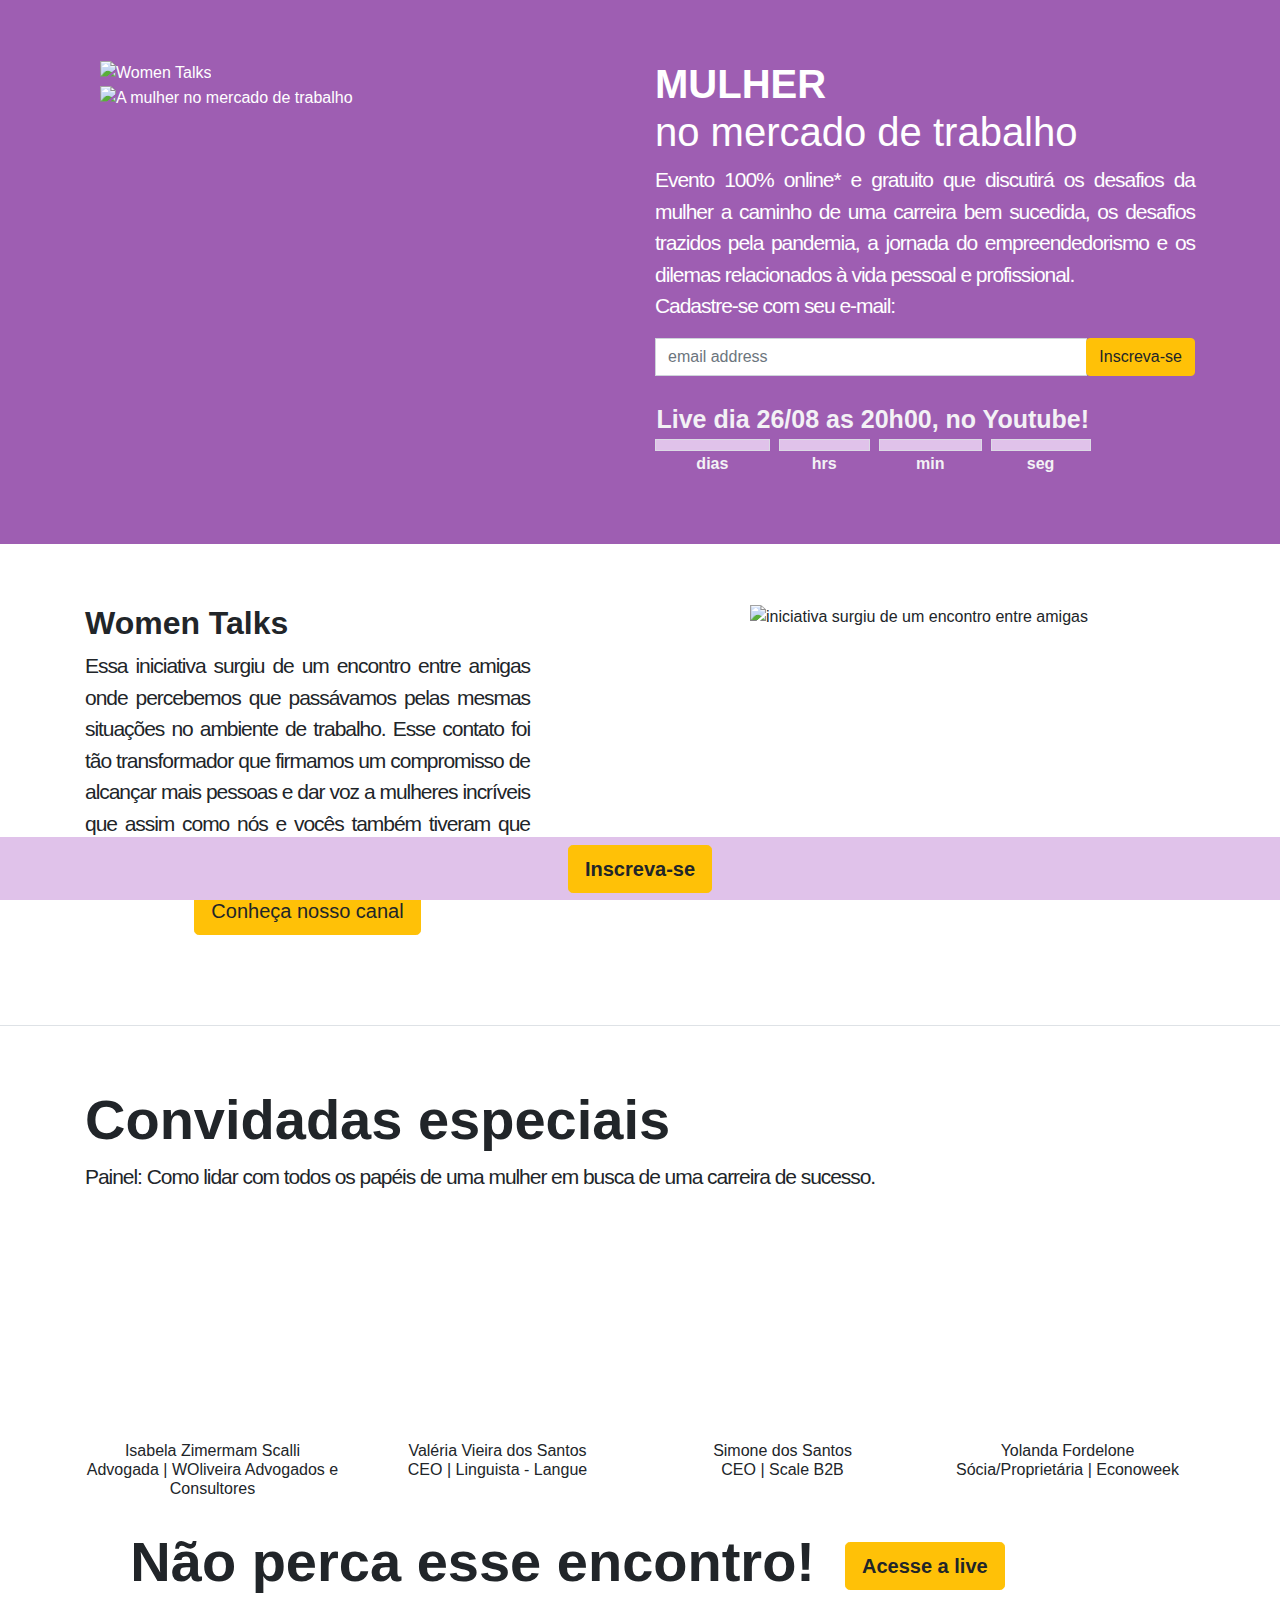
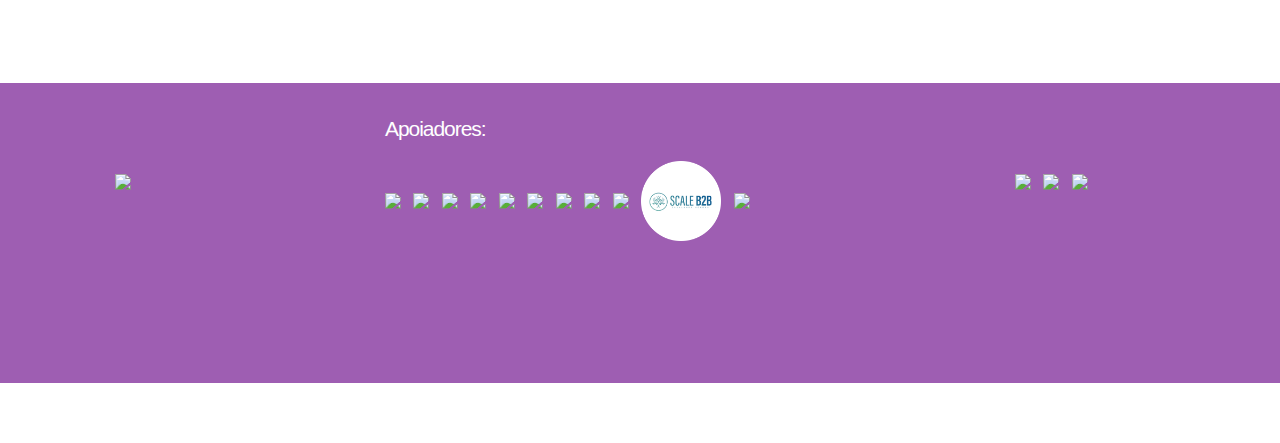
==== commit 96be3cad: "Update 26-08 22h10" ====
--- a/index.html
+++ b/index.html
@@ -2,17 +2,27 @@
 <html lang="pt-br">
     <head>
         <meta charset="UTF-8" />
+        <title>WomenTalks</title>
+        <meta name="viewport" content="width=device-width, initial-scale=1.0, shrink-to-fit=no">
         <meta name="google-site-verification" content="8O4Ofpv7RqCItkqgDXZOTM8jcqEEbOTkau6RmO7oTuA" />
+        <meta name="description" content="Essa iniciativa surgiu de um encontro entre amigas onde percebemos que passávamos pelas mesmas situações no ambiente de trabalho. Esse contato foi tão transform">
+        <meta name="keywords" content="Mulher no mercado de trabalho">
+        <meta name="author" content="Andréa de Brito">
+        <meta property="og:type" content="article">
+        <meta property="og:title" content="Crédito imobiliário rápido e descomplicado | SKCred">
+        <meta property="og:site_name" content="womentalks">
+        <meta property="og:url" content="https://www.womentalks.com.br/">
+        <meta property="og:image" content="https://www.womentalks.com.br/img/logo.png">
+        <meta property="og:image" content="https://www.womentalks.com.br/img/principal.png">
+        <meta property="og:image" content="https://www.womentalks.com.br/">
+   
+        
+        <!--Bootstrap CSS-->
+        <link rel="stylesheet" href="https://stackpath.bootstrapcdn.com/bootstrap/4.5.2/css/bootstrap.min.css" integrity="sha384-JcKb8q3iqJ61gNV9KGb8thSsNjpSL0n8PARn9HuZOnIxN0hoP+VmmDGMN5t9UJ0Z" crossorigin="anonymous"> 
         <!--CSS-->
         <link rel="stylesheet" type="text/css" href="css/estilo.css" />
-                
-        <!--Bootstrap CSS-->
-        <link rel="stylesheet" href="https://stackpath.bootstrapcdn.com/bootstrap/4.5.2/css/bootstrap.min.css" integrity="sha384-JcKb8q3iqJ61gNV9KGb8thSsNjpSL0n8PARn9HuZOnIxN0hoP+VmmDGMN5t9UJ0Z" crossorigin="anonymous"> 
-        
-              
         <!-- Begin Mailchimp Signup Form -->
         <link href="//cdn-images.mailchimp.com/embedcode/classic-10_7.css" rel="stylesheet" type="text/css">
-        
         <!-- Google Tag Manager -->
         <script>(function(w,d,s,l,i){w[l]=w[l]||[];w[l].push({'gtm.start':
         new Date().getTime(),event:'gtm.js'});var f=d.getElementsByTagName(s)[0],
@@ -20,7 +30,6 @@
         'https://www.googletagmanager.com/gtm.js?id='+i+dl;f.parentNode.insertBefore(j,f);
         })(window,document,'script','dataLayer','GTM-5N9BL8T');</script>
         <!-- End Google Tag Manager -->
-
         <!-- Facebook Pixel Code -->
         <script>
             !function(f,b,e,v,n,t,s)
@@ -38,7 +47,6 @@
             src="https://www.facebook.com/tr?id=3522769214400937&ev=PageView&noscript=1"
         /></noscript>
         <!-- End Facebook Pixel Code -->
-                       
         <!-- Global site tag (gtag.js) - Google Analytics -->
         <script async src="https://www.googletagmanager.com/gtag/js?id=UA-176343414-1"></script>
         <script>
@@ -47,11 +55,10 @@
             gtag('js', new Date());
             gtag('config', 'UA-176343414-1');
         </script>
-
-        <link rel="icon" href="img/favicon.jpg">   
-        <title>WomenTalks</title>
-
-
+        <!-- Favicon -->
+        <link rel="icon" href="img/favicon.jpg"> 
+         
+        
     </head>
     <body>
         <!-- Google Tag Manager (noscript) -->
@@ -59,148 +66,135 @@
         height="0" width="0" style="display:none;visibility:hidden"></iframe></noscript>
         <!-- End Google Tag Manager (noscript) -->
 
+        <!-- Section Cover -->
         <section class="caixa cover">
             <div class="container">
-                                        
                 <div class="row" >
+                    <div class="col-md-6 d-md-block">
+                        <div class="col-md m-auto">
+                            <img src="img/logo.png" alt="Women Talks" width="303" class="img-fluid" href="#">  
+                        </div>
+                        <div class="col-md m-auto" >
+                            <img src="img/principal.png" alt="A mulher no mercado de trabalho" class="img-fluid" alt="" href="#">  
+                        </div>
+                    </div><!--/col-->
                     <div class="col-md-6">
-                            
-                        <div class="col-md d-md-block m-auto">
-                            <img src="img/logo.png" alt="" width="303" class="img-fluid" href="#">  
-                        </div>
-                        <div class="col-md d-block m-auto" >
-                            <img src="img/principal.png"  class="img-fluid" alt="" href="#">  
-                        </div>
-                             
-                                                  
-                    </div><!--/col-->
-                    <div class="col-md-6 d-md-block ">
                         <div class="align-self-center mtext">
                             <h1><strong>MULHER</strong> <br> no mercado de trabalho</h1>
-                                <p >Evento 100% online* e gratuito que discutirá os desafios da mulher a caminho de uma carreira bem sucedida, os desafios trazidos pela pandemia, a jornada do empreendedorismo e os dilemas relacionados à vida pessoal e profissional. <br>Cadastre-se com seu e-mail:</p>
-                        </div>
-                               
-                                <!-- Begin Mailchimp Signup Form -->
-                                <form action="https://womentalks.us17.list-manage.com/subscribe/post?u=082b04d305244b6fa983450ea&amp;id=d52c187ba2" method="post" id="mc-embedded-subscribe-form" name="mc-embedded-subscribe-form" class="validate" target="_blank" novalidate>
-                                    <div class="input-group">
-                                        <label for="mce-EMAIL"></label>
-                                            <input class="form-control" type="email" value="" name="EMAIL" class="email" id="mce-EMAIL" placeholder="email address" required >
-                                     <div class="input-group-append">
+                            <p >Evento 100% online* e gratuito que discutirá os desafios da mulher a caminho de uma carreira bem sucedida, os desafios trazidos pela pandemia, a jornada do empreendedorismo e os dilemas relacionados à vida pessoal e profissional. <br>Cadastre-se com seu e-mail:</p>
+                        </div>
+                                
+                        <!-- Begin Mailchimp Signup Form -->
+                        <form action="https://womentalks.us17.list-manage.com/subscribe/post?u=082b04d305244b6fa983450ea&amp;id=d52c187ba2" method="post" id="mc-embedded-subscribe-form" name="mc-embedded-subscribe-form" class="validate" target="_blank" novalidate>
+                            <div class="input-group">
+                                <label for="mce-EMAIL"></label>
+                                    <input class="form-control" type="email" value="" name="EMAIL" class="email" id="mce-EMAIL" placeholder="email address" required >
+                                        <div class="input-group-append">
                                             <div class="clear">
                                                 <input class="btn btn-warning" type="submit" value="Inscreva-se" name="subscribe" data-toggle="modal" data-target="#exampleModal1" id="mc-embedded-subscribe" class="button" >
                                             </div>
-                                         
                                         </div>
-                                    </div>
-                                </form> 
-                                <!-- End Mailchimp Signup Form -->
-
-                                <div class="mt-4" >
-                                    <div class="mTable">
-                                        <table>
-                                            <tr>
-                                                <td colspan="7" class="mString1">Live dia 26/08 as 20h00, no Youtube!</td>
-                                            </tr>
-                                            <tr class="mString1">
-                                                <td id="days" class="mDate"></td> 
-                                                <td></td>
-                                                <td id="hours" class="mDate"></td>
-                                                <td></td>
-                                                <td id="minutes" class="mDate"></td>
-                                                <td></td>
-                                                <td id="seconds" class="mDate"></td>
-                                            </tr>
-                                            <tr class="mString2">
-                                                <td> dias</td>
-                                                <td></td>
-                                                <td> hrs</td>
-                                                <td></td>
-                                                <td> min</td>
-                                                <td></td>
-                                                <td> seg</td>
-                                            </tr>
-                                            
-                                        </table>
+                            </div>
+                        </form> 
+                    <!-- End Mailchimp Signup Form -->
+
+                        <div class="mt-4" >
+                            <div class="mTable">
+                                <table>
+                                    <tr>
+                                        <td colspan="7" class="mString1"><time itemprop="startDate" datetime="2020-08-26">Live dia 26/08 as 20h00, no Youtube!</time></td>
+                                    </tr>
+                                    <tr class="mString1">
+                                        <td id="days" class="mDate"></td> 
+                                        <td></td>
+                                        <td id="hours" class="mDate"></td>
+                                        <td></td>
+                                        <td id="minutes" class="mDate"></td>
+                                        <td></td>
+                                        <td id="seconds" class="mDate"></td>
+                                    </tr>
+                                    <tr class="mString2">
+                                        <td> dias</td>
+                                        <td></td>
+                                        <td> hrs</td>
+                                        <td></td>
+                                        <td> min</td>
+                                        <td></td>
+                                        <td> seg</td>
+                                    </tr>
+                                </table>
+                            </div>
+                        </div>
+                    </div><!--col-->    
+                 </div><!--/row-->       
+            </div><!--/container-->
+        </section>
+        <!--/section cover-->
+           
+        <!-- section amigas -->   	
+        <section class="caixa">
+            <div class="container">
+                <div class="row justify-content-between" >
+                    <div class="col-md-5 d-md-block" >    
+                        <div class="align-self-center mtext" >
+                            <h2><strong itemprop="name">Women Talks</strong></h2>
+                            <p><span itemprop="description">Essa iniciativa surgiu de um encontro entre amigas onde percebemos que passávamos pelas mesmas situações no ambiente de trabalho. Esse contato foi tão transformador que firmamos um compromisso de alcançar mais pessoas e dar voz a mulheres incríveis que assim como nós e vocês também tiveram que se provar várias vezes para serem reconhecidas.</span></p>
+                            <div class="d-flex align-self-center">
+                                <div class="m-auto">
+                                    <a class="btn btn-warning btn-lg" href="https://bit.ly/3hmO8oe#" target="blank">Conheça nosso canal</a>
                                 </div>
-                                </div>
-                    </div><!--col-->    
-                </div><!--/row-->       
-            </div><!--/container-->
-        </section><!--/section cover-->
-        
-    
-           	
-	<section class="caixa">
-    	<div class="container">
-	    	<div class="row justify-content-between" >
-		       		
-		    	<div class="col-md-5 d-md-block" >    
-		    		<div class="align-self-center mtext" >
-			    		<h2>Women Talks</h2>
-                        <p>Essa iniciativa surgiu de um encontro entre amigas onde percebemos que passávamos pelas mesmas situações no ambiente de trabalho. Esse contato foi tão transformador que firmamos um compromisso de alcançar mais pessoas e dar voz a mulheres incríveis que assim como nós e vocês também tiveram que se provar várias vezes para serem reconhecidas.</p>
-                        <div class="d-flex align-self-center">
-                            <div class="m-auto">
-                                <a class="btn btn-warning btn-lg" href="https://bit.ly/3hmO8oe#" target="blank">Conheça nosso canal</a>
+                            </div>    
+                        </div>
+                    </div>
+                    <div class="col-md-5 d-md-block" >
+                        <div class="align-self-center" >
+                            <img src="img/section-2.png" alt="iniciativa surgiu de um encontro entre amigas" class="mr-3 img-fluid">
+                        </div>
+                    </div>
+                </div>    
+            </div>	
+        </section>
+        <!--/section amigas-->
+
+        <!--section convidadas-->
+        <section class="border-top caixa convidados live">
+            <div class="container">
+                <div class="row justify-content-cente" >
+                    <div class="col-md-12 mb-4" > 
+                        <div class="m-auto "  >
+                            <h2><stron class="tam">Convidadas especiais</strong></h2>
+                            <p>Painel: Como lidar com todos os papéis de uma mulher em busca de uma carreira de sucesso.</p>
+                        </div>
+                    </div>
+                </div>   
+                        
+                <div class="row justify-content-around mt-2">
+                    <div class="col-md d-md-block ">
+                    
+                            <div class="fotoconvidado">
+                                <img src="img/1.png"  class="img-fluid" alt="" href="#"> 
+                            </div> 
+                            <div class="nomeconvidado">
+                                <h6>Isabela Zimermam Scalli<br>Advogada | WOliveira Advogados e Consultores</h6>
                             </div>
-                        </div>    
-				    </div>
-                </div>
-                <div class="col-md-5 d-md-block" >
-                    <div class="align-self-center" >
-                        <img src="img/section-2.png" alt="" class="mr-3 img-fluid">
-                    </div>
-                </div>
-            </div>    
-    	</div>	
-    </section><!--/section amigas-->
-
-    <section class="border-top caixa convidados live">
-		<div class="container">
-            <div class="row justify-content-cente" >
-                <div class="col-md-12 mb-4" > 
-                    <div class="m-auto "  >
-                        <h2><stron class="tam">Convidadas especiais</strong></h2>
-                        <p>Painel: Como lidar com todos os papéis de uma mulher em busca de uma carreira de sucesso.</p>
-                    </div>
-                </div>
-            </div>   
-                    
-            <div class="row justify-content-around mt-2">
-                <div class="col-md d-md-block ">
-                  
-                        <div class="fotoconvidado">
-                            <img src="img/1.png"  class="img-fluid" alt="" href="#"> 
-                        </div> 
-                        <div class="nomeconvidado">
-                            <h6>Isabela Zimermam Scalli<br>Advogada | WOliveira Advogados e Consultores</h6>
-                        </div>
-                   
-                    
-                </div>
-                        
-                <div class="col-md d-md-block " >
-                  
+                    </div>
+                    <div class="col-md d-md-block " >
                         <div class="fotoconvidado">
                             <img src="img/2.png"  class="img-fluid" alt="" href="#">
                         </div>  
                         <div class="nomeconvidado" >
                             <h6>Valéria Vieira dos Santos<br>CEO | Linguista - Langue</h6>
                         </div>
-                  
-                </div>
-                        
-                <div class="col-md d-md-block ">
-                    
+                    </div>
+                    <div class="col-md d-md-block ">
                         <div class="fotoconvidado">
                             <img src="img/3.png"  class="img-fluid" alt="" href="#">
                         </div>  
                         <div class="nomeconvidado">
-                            <h6>Simone dos Santos<br>CEO | Scale B2B</h6>
-                        </div>
-                    </div>
-
+                           <h6>Simone dos Santos<br>CEO | Scale B2B</h6>
+                        </div>
+                    </div>
                     <div class="col-md d-md-block ">
-               
                         <div class="fotoconvidado">
                             <img src="img/4.png"  class="img-fluid" alt="" href="#"> 
                         </div> 
@@ -208,82 +202,55 @@
                             <h6>Yolanda Fordelone<br>Sócia/Proprietária | Econoweek</h6>
                         </div>
                     </div>    
-            </div>
-        </div>
-        <div class="row justify-content-center live"  >
-            <div class="col-md-8 mTextLive" > 
-               
-                    <div class="m-auto" >
-                        <h2><span class="tam">Não perca esse encontro!</span></h2>
-                    </div>
-                </div>
-                <div class="col-md-4 align-self-center"   > 
-                    <div class="m-auto">
-                        <a class="btn btn-warning btn-lg" href="https://youtu.be/UgmN7-Baxr4" target="blank"><strong>Acesse a live</strong></a>
-                    </div>
-                    
-                </div>    
-            </div>
-        </div>
-
-    </section><!--/section convidadas-->
+                </div><!--/row-->
+                <div class="row justify-content-center live"  >
+                    <div class="col-md-8 mTextLive" > 
+                        <div class="m-auto" >
+                            <h2><span class="tam">Não perca esse encontro!</span></h2>
+                        </div>
+                    </div>
+                    <div class="col-md-4 align-self-center"   > 
+                        <div class="m-auto">
+                            <a class="btn btn-warning btn-lg" href="https://youtu.be/UgmN7-Baxr4" target="blank"><strong>Acesse a live</strong></a>
+                        </div>
+                    </div>    
+                </div><!--/row-->
+            </div><!--/container-->
+        </section>
+        <!--/section convidadas-->
     
-     <!--Modal-->
-     <div class="modal2" tabindex="-1" role="dialog" id="exampleModal2">
-        <div class="modal-dialog" role="document">
-            <div class="modal-content">
-                <div class="modal-header">
-                    <h5 class="modal-title">A WOMEN TALKS quer te ver nesse encontro!</h5>
-                    <button type="button" class="close" data-dismiss="modal2" aria-label="Close">
-                        <span aria-hidden="true">&times;</span>
-                    </button>
-                </div>
-                <div class="modal-body">
-                    <p>Inscreva-se para assistir essa live e ficar por dentro, das novidades, de quem ainda iremos reunir por aqui!!<br><br> Seja Bem-vinde!</p>
-                </div>
-                <!--
-            <div class="modal-footer">
-              <button type="button" class="btn btn-secondary" data-dismiss="modal">Close</button>
-            </div>
-            -->
-            </div>
-        </div>
-    </div>
-    <!--Fim Modal-->
-    
-	<footer class="rodape">
-		<div class="container">
-           
-            <div class="row justify-content-between boxRodape" >
-                <div class="col-md-3 m-auto">
-                    <a href="" ><img  src="img/logo.png" width="200"></a>
-                </div>
-
-                <div class="col-md-7 m-auto">
-                                <p class="text-white">Apoiadores:</p>
-                                <img class="mr-2 mb-2 align-item-center" src="img/Intersect.png" width="80">
-                                <img class="mr-2 mb-2 align-item-center" src="img/Intersect-1.png" width="80">
-                                <img class="mr-2 mb-2 align-item-center" src="img/Intersect-2.png" width="80">
-                                <img class="mr-2 mb-2 align-item-center " src="img/Intersect-3.png" width="80">
-                                <img class="mr-2 mb-2 align-item-center" src="img/Intersect-4.png" width="80">
-                                <img class="mr-2 mb-2 align-item-center" src="img/Intersect-5.png" width="80">
-                                <img class="mr-2 mb-2 align-item-center" src="img/Intersect-6.png" width="80">
-                                <img class="mr-2 mb-2 align-item-center"src="img/Group 1.png" width="80">
-                                <img class="mr-2 mb-2 align-item-center" src="img/Group 2.png" width="80">
-                                <img class="mr-2 mb-2 align-item-center" src="img/b2b.png" width="80">
-                                <img class="mr-2 mb-2 align-item-center" src="img/parceria.png" width="80">
-                </div>
-                                             
-                <div class="col-md-2 m-auto" >
-                    <div class="m-auto">
-                        <a class="mr-2" href="https://www.facebook.com/Women-Talks-102803188208842"><img src="img/facebook.png" width="30"></a>
-                        <a class="mr-2" href=""><img src="img/linkedin.png" width="30"></a>
-                        <a class="mr-2" href="https://instagram.com/womentalks.xp?igshid=jukjscfe1oqp"><img src="img/insta.png" width="30"></a>
-                </div>
-                
-            </div> 
-        </div>
-    </footer>
+         <!--footer-->
+        <footer class="rodape">
+		    <div class="container">
+                <div class="row justify-content-between boxRodape" >
+                    <div class="col-md-3 m-auto">
+                        <a href="" ><img  src="img/logo.png" width="200"></a>
+                    </div>
+                    <div class="col-md-7 m-auto">
+                        <p class="text-white">Apoiadores:</p>
+                        <img class="mr-2 mb-2 align-item-center" src="img/Intersect.png" width="80">
+                        <img class="mr-2 mb-2 align-item-center" src="img/Intersect-1.png" width="80">
+                        <img class="mr-2 mb-2 align-item-center" src="img/Intersect-2.png" width="80">
+                        <img class="mr-2 mb-2 align-item-center " src="img/Intersect-3.png" width="80">
+                        <img class="mr-2 mb-2 align-item-center" src="img/Intersect-4.png" width="80">
+                        <img class="mr-2 mb-2 align-item-center" src="img/Intersect-5.png" width="80">
+                        <img class="mr-2 mb-2 align-item-center" src="img/Intersect-6.png" width="80">
+                        <img class="mr-2 mb-2 align-item-center"src="img/Group 1.png" width="80">
+                        <img class="mr-2 mb-2 align-item-center" src="img/Group 2.png" width="80">
+                        <img class="mr-2 mb-2 align-item-center" src="img/b2b.png" width="80">
+                        <img class="mr-2 mb-2 align-item-center" src="img/parceria.png" width="80">
+                    </div>
+                    <div class="col-md-2 m-auto" >
+                        <div class="m-auto">
+                           <a class="mr-2" href="https://www.facebook.com/Women-Talks-102803188208842"><img src="img/facebook.png" width="30"></a>
+                            <a class="mr-2" href=""><img src="img/linkedin.png" width="30"></a>
+                            <a class="mr-2" href="https://instagram.com/womentalks.xp?igshid=jukjscfe1oqp"><img src="img/insta.png" width="30"></a>
+                        </div>
+                    </div> 
+                </div> <!--/row-->
+            </div> <!--/container-->
+        </footer>
+         <!--/footer-->
      
    
        
@@ -304,7 +271,7 @@
 
        
        
-        <!-- Modal -->
+    <!-- Modal -->
         <div class="modal fade" id="exampleModal" tabindex="-1" aria-labelledby="exampleModalLabel" aria-hidden="true">
             <div class="modal-dialog">
             <div class="modal-content">
--- a/css/estilo.css
+++ b/css/estilo.css
@@ -79,6 +79,7 @@
 #bg-barra {
   background-color: #e0c2ea;
   position: fixed;
+  
 }
 .modalbarra {
   height: 63px;
